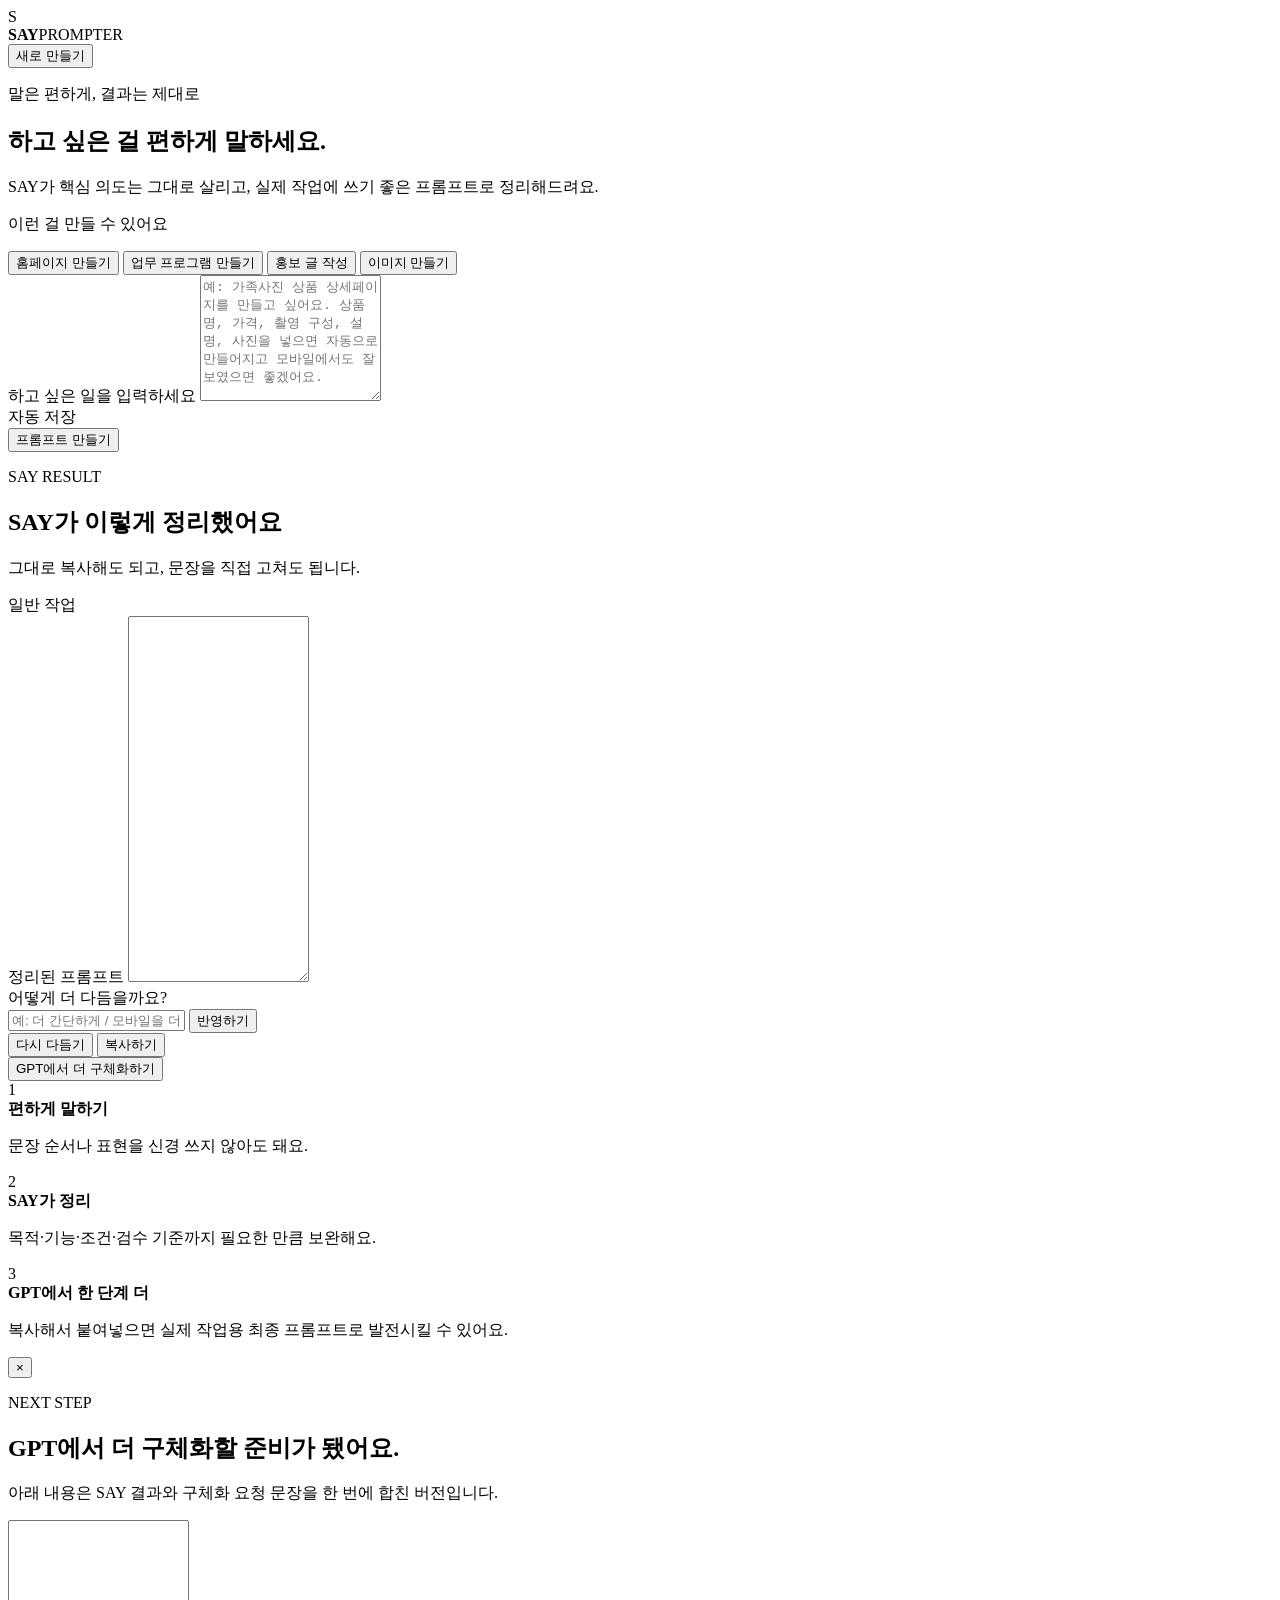
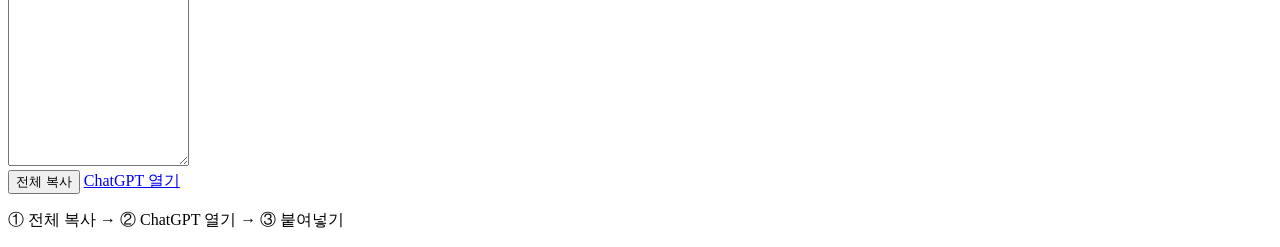
==== say-prompter/index.html @ 119b88af "Deploy SAY PROMPTER page" ====
<!doctype html>
<html lang="ko">
<head>
  <meta charset="utf-8" />
  <meta name="viewport" content="width=device-width, initial-scale=1" />
  <meta name="theme-color" content="#2f6df6" />
  <title>SAY PROMPTER</title>
  <meta name="description" content="하고 싶은 일을 편하게 말하면 실제 작업에 사용할 수 있는 프롬프트로 정리해주는 SAY PROMPTER" />
  <link rel="preconnect" href="https://fonts.googleapis.com">
  <link rel="preconnect" href="https://fonts.gstatic.com" crossorigin>
  <link href="https://fonts.googleapis.com/css2?family=Noto+Sans+KR:wght@400;500;600;700;800&display=swap" rel="stylesheet">
  <link rel="stylesheet" href="styles.css" />
</head>
<body>
  <header class="topbar">
    <div class="brand" aria-label="SAY PROMPTER 홈">
      <div class="brand-mark">S</div>
      <div>
        <strong>SAY</strong><span>PROMPTER</span>
      </div>
    </div>
    <button class="text-button" id="newBtn" type="button">새로 만들기</button>
  </header>

  <main class="page-shell">
    <section class="hero" aria-labelledby="heroTitle">
      <p class="eyebrow">말은 편하게, 결과는 제대로</p>
      <h1 id="heroTitle">하고 싶은 걸 편하게 말하세요.</h1>
      <p class="hero-sub">SAY가 핵심 의도는 그대로 살리고, 실제 작업에 쓰기 좋은 프롬프트로 정리해드려요.</p>
    </section>

    <section class="composer card" aria-label="프롬프트 입력">
      <div class="section-head compact">
        <div>
          <p class="label">이런 걸 만들 수 있어요</p>
          <div class="chips" id="exampleChips">
            <button class="chip" data-example="우리 사진관 홈페이지를 만들고 싶어요. 촬영 종류랑 가격, 사진 몇 장이랑 오시는 길을 보여주고, 모바일에서도 잘 보였으면 좋겠어요.">홈페이지 만들기</button>
            <button class="chip" data-example="고객 예약을 정리하는 프로그램을 만들고 싶어요. 이름, 연락처, 예약 날짜와 시간을 입력하고 오늘 예약을 쉽게 볼 수 있었으면 좋겠어요.">업무 프로그램 만들기</button>
            <button class="chip" data-example="인스타그램에 올릴 홍보 글을 써줘. 너무 광고 같지 않고 친근한 말투였으면 좋겠어. 핵심 혜택은 잘 보이게 해줘.">홍보 글 작성</button>
            <button class="chip" data-example="가족사진 촬영을 홍보하는 이미지를 만들고 싶어. 따뜻하고 자연스러운 분위기, 세로형 인스타 비율, 글자는 최소로 해줘.">이미지 만들기</button>
          </div>
        </div>
      </div>

      <label class="sr-only" for="ideaInput">하고 싶은 일을 입력하세요</label>
      <textarea id="ideaInput" rows="8" placeholder="예: 가족사진 상품 상세페이지를 만들고 싶어요. 상품명, 가격, 촬영 구성, 설명, 사진을 넣으면 자동으로 만들어지고 모바일에서도 잘 보였으면 좋겠어요."></textarea>

      <div class="composer-actions">
        <div class="draft-state" id="draftState" aria-live="polite">자동 저장</div>
        <button class="primary-button" id="makeBtn" type="button">프롬프트 만들기</button>
      </div>
    </section>

    <section class="result card hidden" id="resultSection" aria-labelledby="resultTitle">
      <div class="section-head">
        <div>
          <p class="eyebrow small">SAY RESULT</p>
          <h2 id="resultTitle">SAY가 이렇게 정리했어요</h2>
          <p class="section-sub">그대로 복사해도 되고, 문장을 직접 고쳐도 됩니다.</p>
        </div>
        <span class="type-badge" id="typeBadge">일반 작업</span>
      </div>

      <label class="sr-only" for="resultOutput">정리된 프롬프트</label>
      <textarea id="resultOutput" class="result-output" rows="24"></textarea>

      <div class="refine-panel hidden" id="refinePanel">
        <label for="refineInput">어떻게 더 다듬을까요?</label>
        <div class="refine-row">
          <input id="refineInput" type="text" placeholder="예: 더 간단하게 / 모바일을 더 중요하게 / 초보자 중심으로" />
          <button class="secondary-button" id="applyRefineBtn" type="button">반영하기</button>
        </div>
      </div>

      <div class="result-actions">
        <div class="left-actions">
          <button class="secondary-button" id="refineBtn" type="button">다시 다듬기</button>
          <button class="secondary-button" id="copyBtn" type="button">복사하기</button>
        </div>
        <button class="primary-button compact-btn" id="gptBtn" type="button">GPT에서 더 구체화하기</button>
      </div>
      <div class="action-note" id="actionNote" aria-live="polite"></div>
    </section>

    <section class="how-it-works" aria-label="사용 방법">
      <div class="step"><span>1</span><div><strong>편하게 말하기</strong><p>문장 순서나 표현을 신경 쓰지 않아도 돼요.</p></div></div>
      <div class="step"><span>2</span><div><strong>SAY가 정리</strong><p>목적·기능·조건·검수 기준까지 필요한 만큼 보완해요.</p></div></div>
      <div class="step"><span>3</span><div><strong>GPT에서 한 단계 더</strong><p>복사해서 붙여넣으면 실제 작업용 최종 프롬프트로 발전시킬 수 있어요.</p></div></div>
    </section>
  </main>

  <div class="modal hidden" id="gptModal" role="dialog" aria-modal="true" aria-labelledby="gptModalTitle">
    <div class="modal-card">
      <button class="modal-close" id="modalClose" aria-label="닫기">×</button>
      <p class="eyebrow small">NEXT STEP</p>
      <h2 id="gptModalTitle">GPT에서 더 구체화할 준비가 됐어요.</h2>
      <p>아래 내용은 SAY 결과와 구체화 요청 문장을 한 번에 합친 버전입니다.</p>
      <textarea id="gptCombined" rows="16" readonly></textarea>
      <div class="modal-actions">
        <button class="secondary-button" id="copyCombinedBtn" type="button">전체 복사</button>
        <a class="primary-button link-button" href="https://chatgpt.com/" target="_blank" rel="noopener">ChatGPT 열기</a>
      </div>
      <p class="modal-tip">① 전체 복사 → ② ChatGPT 열기 → ③ 붙여넣기</p>
    </div>
  </div>

  <template id="toastTemplate"><div class="toast"></div></template>
  <script src="app.js"></script>
</body>
</html>
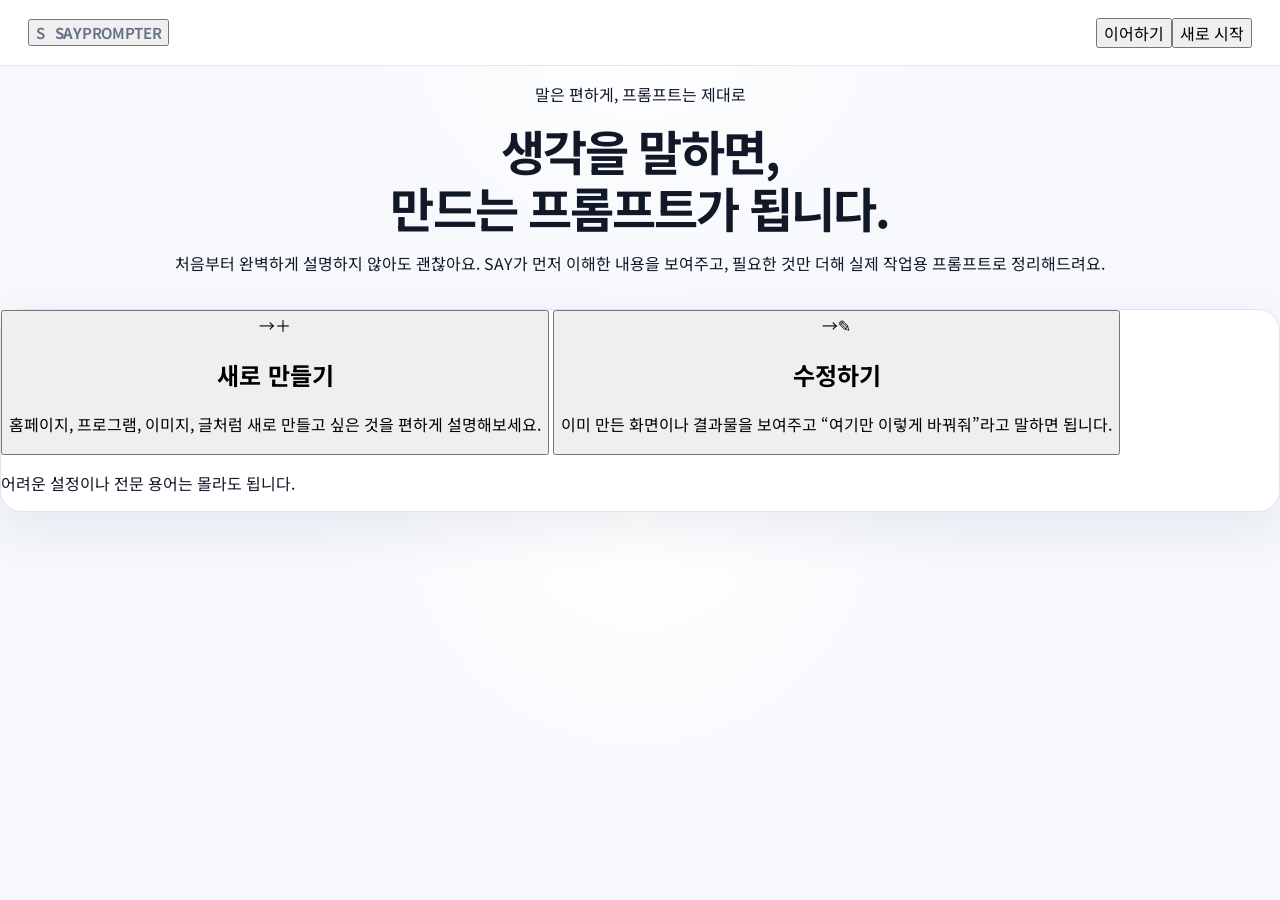
==== commit feb5acd7: "Restore SAY Prompter previous guided flow" ====
--- a/say-prompter/index.html
+++ b/say-prompter/index.html
@@ -1,110 +1,88 @@
 <!doctype html>
 <html lang="ko">
 <head>
-  <meta charset="utf-8" />
-  <meta name="viewport" content="width=device-width, initial-scale=1" />
-  <meta name="theme-color" content="#2f6df6" />
-  <title>SAY PROMPTER</title>
-  <meta name="description" content="하고 싶은 일을 편하게 말하면 실제 작업에 사용할 수 있는 프롬프트로 정리해주는 SAY PROMPTER" />
-  <link rel="preconnect" href="https://fonts.googleapis.com">
-  <link rel="preconnect" href="https://fonts.gstatic.com" crossorigin>
-  <link href="https://fonts.googleapis.com/css2?family=Noto+Sans+KR:wght@400;500;600;700;800&display=swap" rel="stylesheet">
-  <link rel="stylesheet" href="styles.css" />
+<meta charset="utf-8"/>
+<meta content="width=device-width,initial-scale=1,viewport-fit=cover" name="viewport"/>
+<meta content="#ffffff" name="theme-color"/>
+<title>SAY PROMPTER</title>
+<meta content="생각을 편하게 말하면 실제 작업에 사용할 수 있는 프롬프트로 정리해주는 SAY PROMPTER" name="description"/>
+<link href="https://fonts.googleapis.com" rel="preconnect"/>
+<link crossorigin="" href="https://fonts.gstatic.com" rel="preconnect"/>
+<link href="https://fonts.googleapis.com/css2?family=Noto+Sans+KR:wght@400;500;600;700;800&amp;display=swap" rel="stylesheet"/>
+<link href="styles.css" rel="stylesheet"/>
 </head>
 <body>
-  <header class="topbar">
-    <div class="brand" aria-label="SAY PROMPTER 홈">
-      <div class="brand-mark">S</div>
-      <div>
-        <strong>SAY</strong><span>PROMPTER</span>
-      </div>
-    </div>
-    <button class="text-button" id="newBtn" type="button">새로 만들기</button>
-  </header>
-
-  <main class="page-shell">
-    <section class="hero" aria-labelledby="heroTitle">
-      <p class="eyebrow">말은 편하게, 결과는 제대로</p>
-      <h1 id="heroTitle">하고 싶은 걸 편하게 말하세요.</h1>
-      <p class="hero-sub">SAY가 핵심 의도는 그대로 살리고, 실제 작업에 쓰기 좋은 프롬프트로 정리해드려요.</p>
-    </section>
-
-    <section class="composer card" aria-label="프롬프트 입력">
-      <div class="section-head compact">
-        <div>
-          <p class="label">이런 걸 만들 수 있어요</p>
-          <div class="chips" id="exampleChips">
-            <button class="chip" data-example="우리 사진관 홈페이지를 만들고 싶어요. 촬영 종류랑 가격, 사진 몇 장이랑 오시는 길을 보여주고, 모바일에서도 잘 보였으면 좋겠어요.">홈페이지 만들기</button>
-            <button class="chip" data-example="고객 예약을 정리하는 프로그램을 만들고 싶어요. 이름, 연락처, 예약 날짜와 시간을 입력하고 오늘 예약을 쉽게 볼 수 있었으면 좋겠어요.">업무 프로그램 만들기</button>
-            <button class="chip" data-example="인스타그램에 올릴 홍보 글을 써줘. 너무 광고 같지 않고 친근한 말투였으면 좋겠어. 핵심 혜택은 잘 보이게 해줘.">홍보 글 작성</button>
-            <button class="chip" data-example="가족사진 촬영을 홍보하는 이미지를 만들고 싶어. 따뜻하고 자연스러운 분위기, 세로형 인스타 비율, 글자는 최소로 해줘.">이미지 만들기</button>
-          </div>
-        </div>
-      </div>
-
-      <label class="sr-only" for="ideaInput">하고 싶은 일을 입력하세요</label>
-      <textarea id="ideaInput" rows="8" placeholder="예: 가족사진 상품 상세페이지를 만들고 싶어요. 상품명, 가격, 촬영 구성, 설명, 사진을 넣으면 자동으로 만들어지고 모바일에서도 잘 보였으면 좋겠어요."></textarea>
-
-      <div class="composer-actions">
-        <div class="draft-state" id="draftState" aria-live="polite">자동 저장</div>
-        <button class="primary-button" id="makeBtn" type="button">프롬프트 만들기</button>
-      </div>
-    </section>
-
-    <section class="result card hidden" id="resultSection" aria-labelledby="resultTitle">
-      <div class="section-head">
-        <div>
-          <p class="eyebrow small">SAY RESULT</p>
-          <h2 id="resultTitle">SAY가 이렇게 정리했어요</h2>
-          <p class="section-sub">그대로 복사해도 되고, 문장을 직접 고쳐도 됩니다.</p>
-        </div>
-        <span class="type-badge" id="typeBadge">일반 작업</span>
-      </div>
-
-      <label class="sr-only" for="resultOutput">정리된 프롬프트</label>
-      <textarea id="resultOutput" class="result-output" rows="24"></textarea>
-
-      <div class="refine-panel hidden" id="refinePanel">
-        <label for="refineInput">어떻게 더 다듬을까요?</label>
-        <div class="refine-row">
-          <input id="refineInput" type="text" placeholder="예: 더 간단하게 / 모바일을 더 중요하게 / 초보자 중심으로" />
-          <button class="secondary-button" id="applyRefineBtn" type="button">반영하기</button>
-        </div>
-      </div>
-
-      <div class="result-actions">
-        <div class="left-actions">
-          <button class="secondary-button" id="refineBtn" type="button">다시 다듬기</button>
-          <button class="secondary-button" id="copyBtn" type="button">복사하기</button>
-        </div>
-        <button class="primary-button compact-btn" id="gptBtn" type="button">GPT에서 더 구체화하기</button>
-      </div>
-      <div class="action-note" id="actionNote" aria-live="polite"></div>
-    </section>
-
-    <section class="how-it-works" aria-label="사용 방법">
-      <div class="step"><span>1</span><div><strong>편하게 말하기</strong><p>문장 순서나 표현을 신경 쓰지 않아도 돼요.</p></div></div>
-      <div class="step"><span>2</span><div><strong>SAY가 정리</strong><p>목적·기능·조건·검수 기준까지 필요한 만큼 보완해요.</p></div></div>
-      <div class="step"><span>3</span><div><strong>GPT에서 한 단계 더</strong><p>복사해서 붙여넣으면 실제 작업용 최종 프롬프트로 발전시킬 수 있어요.</p></div></div>
-    </section>
-  </main>
-
-  <div class="modal hidden" id="gptModal" role="dialog" aria-modal="true" aria-labelledby="gptModalTitle">
-    <div class="modal-card">
-      <button class="modal-close" id="modalClose" aria-label="닫기">×</button>
-      <p class="eyebrow small">NEXT STEP</p>
-      <h2 id="gptModalTitle">GPT에서 더 구체화할 준비가 됐어요.</h2>
-      <p>아래 내용은 SAY 결과와 구체화 요청 문장을 한 번에 합친 버전입니다.</p>
-      <textarea id="gptCombined" rows="16" readonly></textarea>
-      <div class="modal-actions">
-        <button class="secondary-button" id="copyCombinedBtn" type="button">전체 복사</button>
-        <a class="primary-button link-button" href="https://chatgpt.com/" target="_blank" rel="noopener">ChatGPT 열기</a>
-      </div>
-      <p class="modal-tip">① 전체 복사 → ② ChatGPT 열기 → ③ 붙여넣기</p>
-    </div>
-  </div>
-
-  <template id="toastTemplate"><div class="toast"></div></template>
-  <script src="app.js"></script>
+<header class="topbar">
+<button aria-label="SAY PROMPTER 처음 화면으로" class="brand" id="brandHome">
+<span class="logo">S</span><span class="brand-text"><b>SAY</b><span>PROMPTER</span></span>
+</button>
+<div class="top-actions"><button class="ghost" id="continueDraft">이어하기</button><button class="ghost" id="newTop">새로 시작</button></div>
+</header>
+<main class="shell">
+<section class="hero" id="hero">
+<p class="kicker">말은 편하게, 프롬프트는 제대로</p>
+<h1>생각을 말하면,<br/>만드는 프롬프트가 됩니다.</h1>
+<p>처음부터 완벽하게 설명하지 않아도 괜찮아요. SAY가 먼저 이해한 내용을 보여주고, 필요한 것만 더해 실제 작업용 프롬프트로 정리해드려요.</p>
+</section>
+<section class="card start-card" id="screenHome">
+<div class="start-grid">
+<button class="start-choice" data-mode="create"><span class="arrow">→</span><span class="icon">＋</span><h2>새로 만들기</h2><p>홈페이지, 프로그램, 이미지, 글처럼 새로 만들고 싶은 것을 편하게 설명해보세요.</p></button>
+<button class="start-choice" data-mode="edit"><span class="arrow">→</span><span class="icon">✎</span><h2>수정하기</h2><p>이미 만든 화면이나 결과물을 보여주고 “여기만 이렇게 바꿔줘”라고 말하면 됩니다.</p></button>
+</div>
+<p class="start-foot">어려운 설정이나 전문 용어는 몰라도 됩니다.</p>
+</section>
+<section class="card panel hidden" id="screenMethod">
+<div class="panel-head"><div class="panel-title"><small>STEP 1</small><h2>어떻게 설명할까요?</h2><p>편한 방법 하나만 고르면 됩니다.</p></div><button class="back" data-back="home">← 뒤로</button></div>
+<div class="method-grid">
+<button class="method" data-method="free"><span class="num">1</span><h3>한 번에 말하기</h3><p>생각나는 대로 길게 적으면 SAY가 알아서 정리합니다. 가장 빠른 방법이에요.</p></button>
+<button class="method" data-method="guided"><span class="num">2</span><h3>질문에 답하기</h3><p>무엇을 만들지 막막할 때, 몇 가지 질문에만 답하면서 정리합니다.</p></button>
+<button class="method" data-method="image"><span class="num">3</span><h3>이미지로 설명하기</h3><p>스크린샷이나 참고 이미지를 고르고 바꾸고 싶은 부분을 말합니다.</p></button>
+</div>
+</section>
+<section class="card panel hidden" id="screenInput">
+<div class="progress"><span class="on"></span><span></span><span></span><span></span></div>
+<div class="panel-head"><div class="panel-title"><small>STEP 1</small><h2 id="inputTitle">하고 싶은 걸 편하게 말해주세요.</h2><p id="inputSub">문장 순서나 표현은 신경 쓰지 않아도 됩니다.</p></div><button class="back" data-back="method">← 뒤로</button></div>
+<div id="freeFields">
+<div class="field"><label for="freeText">하고 싶은 일</label><textarea class="big-input" id="freeText" placeholder="예: 가족사진 상품 상세페이지를 만들고 싶어. 상품명, 가격, 촬영 구성, 사진을 넣으면 자동으로 만들어졌으면 좋겠고 모바일에서도 잘 보였으면 좋겠어. 작업하던 내용도 저장됐으면 좋겠어."></textarea></div>
+</div>
+<div class="hidden" id="guidedFields">
+<div class="field"><label for="gGoal">무엇을 만들고 싶나요?</label><input class="input" id="gGoal" placeholder="예: 사진관 홈페이지 제작 도구"/></div>
+<div class="row"><div class="field"><label for="gUser">누가 사용하나요?</label><input class="input" id="gUser" placeholder="예: 웹을 잘 모르는 사진관 사장님"/></div><div class="field"><label for="gResult">결과는 어떻게 받고 싶나요?</label><input class="input" id="gResult" placeholder="예: 링크로 바로 열 수 있게"/></div></div>
+<div class="field"><label for="gMust">꼭 들어가야 할 내용이나 기능은?</label><textarea id="gMust" placeholder="예: 사진 업로드, 가격 입력, 모바일 미리보기, 자동저장" rows="5"></textarea></div>
+<div class="field"><label for="gExtra">특히 중요하거나 싫은 방식이 있나요? <span class="help">선택</span></label><textarea id="gExtra" placeholder="예: 초보자도 설명서 없이 쓸 수 있게. 복잡한 설정은 싫어." rows="4"></textarea></div>
+</div>
+<div class="hidden" id="imageFields">
+<div class="upload"><label for="imageFile"><div class="upload-icon">🖼️</div><b>스크린샷 또는 참고 이미지 선택</b><span>이미지는 이 브라우저 안에서만 확인합니다. GPT에 붙여넣을 때는 같은 이미지를 함께 첨부해주세요.</span></label><input accept="image/*" id="imageFile" type="file"/><div class="hidden" id="filePreview"></div></div>
+<div class="field"><label for="imageText">이미지를 보면서 무엇을 만들거나 바꾸고 싶나요?</label><textarea class="big-input" id="imageText" placeholder="예: 이 화면처럼 왼쪽에는 미리보기, 오른쪽에는 설정을 두고 싶어. 색상과 기존 기능은 그대로 두고 배치와 크기만 비슷하게 맞춰줘."></textarea></div>
+</div>
+<div class="actions"><button class="btn secondary" data-back="method">취소</button><button class="btn primary" id="understandBtn">SAY가 이해한 내용 보기 →</button></div>
+</section>
+<section class="card panel hidden" id="screenUnderstand">
+<div class="progress"><span class="on"></span><span class="on"></span><span></span><span></span></div>
+<div class="panel-head"><div class="panel-title"><small>STEP 2</small><h2>제가 이렇게 이해했어요.</h2><p>맞는지만 확인해주세요. SAY가 원래 의도를 바꾸지 않도록 이 단계를 먼저 거칩니다.</p></div><button class="back" data-back="input">← 뒤로</button></div>
+<div class="understand-box"><h3>현재 이해한 방향</h3><div class="understand-text" id="understandText"></div><details class="verbatim"><summary>내가 처음 말한 내용도 보기</summary><p id="originalText"></p></details></div>
+<div class="field hidden" id="understandEditWrap"><label for="understandEdit">내용을 직접 고쳐도 됩니다.</label><textarea class="edit-understand" id="understandEdit"></textarea></div>
+<div class="actions"><button class="btn secondary" id="skipSuggestion">바로 프롬프트 만들기</button><button class="btn secondary" id="editUnderstanding">내용 수정</button><button class="btn primary" id="confirmUnderstanding">맞아요, 다음 →</button></div>
+</section>
+<section class="card panel hidden" id="screenSuggest">
+<div class="progress"><span class="on"></span><span class="on"></span><span class="on"></span><span></span></div>
+<div class="panel-head"><div class="panel-title"><small>STEP 3</small><h2>이건 같이 넣으면 더 좋아요.</h2><p>필요한 것만 선택해두었어요. 원하지 않는 항목은 체크를 끄면 됩니다.</p></div><button class="back" data-back="understand">← 뒤로</button></div>
+<div class="suggestion-intro">💡 사용자가 말하지 않은 기능을 마음대로 늘리는 게 아니라, 실제 작업에서 빠지기 쉬운 조건만 제안합니다.</div>
+<div class="suggestions" id="suggestions"></div>
+<div class="actions"><button class="btn secondary" id="withoutSuggestions">제안 없이 만들기</button><button class="btn primary" id="withSuggestions">선택한 제안 포함해서 만들기 →</button></div>
+</section>
+<section class="card panel hidden" id="screenFinal">
+<div class="progress"><span class="on"></span><span class="on"></span><span class="on"></span><span class="on"></span></div>
+<div class="panel-head"><div class="panel-title"><small>완성</small><h2>실제 작업에 사용할 프롬프트예요.</h2><p>그대로 써도 되고, 아래에서 직접 고치거나 이어서 수정할 수 있어요.</p></div><button class="back" data-back="suggest">← 이전</button></div>
+<div class="final-top"><div aria-label="프롬프트 자세함 선택" class="segmented"><button data-level="short">짧게</button><button class="on" data-level="basic">기본</button><button data-level="precise">정밀하게</button></div><span style="color:#98a2b3;font-size:12px">자동 저장됨</span></div>
+<label class="sr-only" for="finalOutput">완성 프롬프트</label><textarea class="final-output" id="finalOutput"></textarea>
+<div class="continue-box"><label for="continueInput">이어 수정하기 <span class="help">예: 모바일을 더 중요하게 / 기존 기능은 절대 건드리지 않게</span></label><div class="continue-row"><input id="continueInput" placeholder="추가하고 싶은 내용을 편하게 적어주세요"/><button class="btn secondary" id="applyContinue">반영하기</button></div></div>
+<div class="final-actions"><div class="group"><button class="btn secondary" id="copyFinal">복사하기</button><button class="btn secondary" id="restartFinal">새로 만들기</button></div><button class="btn primary" id="gptFinal">GPT에서 더 구체화하기</button></div>
+<div class="note"><strong>추천 사용법</strong> · SAY에서 핵심 요구사항을 먼저 잡고, 마지막에 GPT에서 한 번 더 구체화하면 기능 누락과 애매한 지시를 줄이기 좋습니다.</div>
+<div class="save-state" id="savedAt"></div>
+</section>
+</main>
+<div aria-labelledby="gptTitle" aria-modal="true" class="modal hidden" id="gptModal" role="dialog"><div class="modal-card"><button aria-label="닫기" class="close" id="closeModal">×</button><h2 id="gptTitle">GPT에서 한 단계 더 구체화하기</h2><p>현재 SAY 프롬프트 뒤에 구체화 요청까지 붙였습니다. 전체 복사한 뒤 ChatGPT에 붙여넣으면 됩니다.</p><textarea id="gptText" readonly></textarea><div class="modal-actions"><button class="btn secondary" id="copyGpt">전체 복사</button><a class="btn primary" href="https://chatgpt.com/" rel="noopener" target="_blank">ChatGPT 열기</a></div></div></div>
+<script src="app.js"></script>
 </body>
-</html>
+</html>
--- a/say-prompter/styles.css
+++ b/say-prompter/styles.css
@@ -0,0 +1,167 @@
+:root {
+  --bg: #f6f8fc;
+  --surface: #ffffff;
+  --surface-soft: #f9fbff;
+  --line: #dfe5ef;
+  --line-strong: #cbd7ec;
+  --text: #111827;
+  --muted: #667085;
+  --accent: #2f6df6;
+  --accent-hover: #215bd7;
+  --accent-soft: #eef4ff;
+  --shadow: 0 18px 50px rgba(26, 54, 93, 0.08);
+  --radius: 22px;
+}
+
+* { box-sizing: border-box; }
+html { scroll-behavior: smooth; }
+body {
+  margin: 0;
+  font-family: "Noto Sans KR", system-ui, -apple-system, BlinkMacSystemFont, "Segoe UI", sans-serif;
+  background: radial-gradient(circle at top, #ffffff 0%, var(--bg) 40%, var(--bg) 100%);
+  color: var(--text);
+}
+button, input, textarea { font: inherit; }
+button { cursor: pointer; }
+textarea { resize: vertical; }
+.hidden { display: none !important; }
+.sr-only { position: absolute; width: 1px; height: 1px; padding: 0; margin: -1px; overflow: hidden; clip: rect(0,0,0,0); border: 0; }
+
+.topbar {
+  position: sticky;
+  top: 0;
+  z-index: 20;
+  height: 66px;
+  display: flex;
+  align-items: center;
+  justify-content: space-between;
+  padding: 0 28px;
+  background: rgba(255,255,255,.92);
+  border-bottom: 1px solid rgba(223,229,239,.9);
+  backdrop-filter: blur(10px);
+}
+.brand { display: flex; align-items: center; gap: 10px; font-size: 15px; letter-spacing: -.02em; }
+.brand strong { margin-right: 4px; font-weight: 800; }
+.brand span { color: var(--muted); font-weight: 600; }
+.brand-mark {
+  width: 34px; height: 34px; border-radius: 11px;
+  display: grid; place-items: center;
+  color: #fff; background: var(--accent); font-weight: 800;
+  box-shadow: 0 8px 20px rgba(47,109,246,.22);
+}
+.text-button { border: 0; background: transparent; color: var(--muted); font-weight: 600; padding: 10px 12px; border-radius: 10px; }
+.text-button:hover { background: #f2f5fa; color: var(--text); }
+
+.page-shell { width: min(940px, calc(100% - 32px)); margin: 0 auto; padding: 70px 0 80px; }
+.hero { text-align: center; margin-bottom: 34px; }
+.eyebrow { color: var(--accent); font-weight: 800; font-size: 13px; letter-spacing: .08em; text-transform: uppercase; margin: 0 0 10px; }
+.eyebrow.small { font-size: 11px; margin-bottom: 7px; }
+.hero h1 { margin: 0; font-size: clamp(32px, 5vw, 48px); line-height: 1.18; letter-spacing: -.04em; }
+.hero-sub { margin: 14px auto 0; color: var(--muted); font-size: 17px; line-height: 1.7; max-width: 680px; }
+
+.card { background: var(--surface); border: 1px solid var(--line); border-radius: var(--radius); box-shadow: var(--shadow); }
+.composer { padding: 26px; }
+.label { margin: 0 0 11px; font-weight: 700; font-size: 14px; color: #475467; }
+.chips { display: flex; gap: 9px; flex-wrap: wrap; margin-bottom: 16px; }
+.chip { border: 1px solid var(--line-strong); color: #475467; background: #fff; border-radius: 999px; padding: 9px 14px; font-size: 14px; }
+.chip:hover { border-color: var(--accent); color: var(--accent); background: var(--accent-soft); }
+#ideaInput, .result-output, #gptCombined {
+  width: 100%;
+  border: 1.5px solid var(--line-strong);
+  border-radius: 16px;
+  padding: 18px 20px;
+  color: var(--text);
+  background: #fff;
+  line-height: 1.75;
+  outline: none;
+  transition: .18s ease;
+}
+#ideaInput { min-height: 210px; font-size: 16px; }
+#ideaInput:focus, .result-output:focus, #gptCombined:focus, #refineInput:focus { border-color: var(--accent); box-shadow: 0 0 0 4px rgba(47,109,246,.10); }
+.composer-actions { display: flex; align-items: center; justify-content: space-between; gap: 16px; margin-top: 16px; }
+.draft-state { font-size: 13px; color: #98a2b3; min-height: 20px; }
+
+.primary-button, .secondary-button {
+  border-radius: 12px;
+  min-height: 48px;
+  padding: 0 18px;
+  font-weight: 800;
+  border: 1px solid transparent;
+  display: inline-flex;
+  align-items: center;
+  justify-content: center;
+  text-decoration: none;
+  transition: .18s ease;
+}
+.primary-button { background: var(--accent); color: #fff; box-shadow: 0 10px 24px rgba(47,109,246,.18); }
+.primary-button:hover { background: var(--accent-hover); transform: translateY(-1px); }
+.secondary-button { background: #fff; color: #344054; border-color: var(--line-strong); }
+.secondary-button:hover { border-color: #aabbd7; background: #f9fbff; }
+#makeBtn { min-width: 220px; }
+.compact-btn { min-width: 205px; }
+
+.result { margin-top: 28px; padding: 28px; border-color: #cbdcff; }
+.section-head { display: flex; align-items: flex-start; justify-content: space-between; gap: 16px; margin-bottom: 16px; }
+.section-head.compact { margin-bottom: 4px; }
+.section-head h2 { margin: 0; font-size: 24px; letter-spacing: -.025em; }
+.section-sub { margin: 7px 0 0; color: var(--muted); font-size: 14px; }
+.type-badge { flex: 0 0 auto; background: var(--accent-soft); color: var(--accent); border: 1px solid #d5e2ff; border-radius: 999px; padding: 7px 11px; font-size: 12px; font-weight: 800; }
+.result-output { min-height: 460px; background: #fbfcff; border-color: #e2e8f0; font-size: 15px; }
+.result-actions { display: flex; justify-content: space-between; align-items: center; gap: 12px; margin-top: 16px; }
+.left-actions { display: flex; gap: 10px; flex-wrap: wrap; }
+.action-note { min-height: 22px; margin-top: 10px; color: #4b5563; font-size: 13px; }
+
+.refine-panel { background: var(--surface-soft); border: 1px solid var(--line); border-radius: 14px; padding: 16px; margin-top: 14px; }
+.refine-panel label { display: block; font-size: 13px; font-weight: 700; margin-bottom: 9px; }
+.refine-row { display: flex; gap: 10px; }
+#refineInput { flex: 1; border: 1px solid var(--line-strong); border-radius: 11px; padding: 0 14px; min-height: 46px; outline: none; }
+
+.how-it-works { margin-top: 34px; display: grid; grid-template-columns: repeat(3, 1fr); gap: 14px; }
+.step { display: flex; gap: 13px; padding: 18px; border-radius: 16px; border: 1px solid var(--line); background: rgba(255,255,255,.76); }
+.step > span { width: 28px; height: 28px; flex: 0 0 28px; display: grid; place-items: center; border-radius: 9px; background: var(--accent-soft); color: var(--accent); font-size: 13px; font-weight: 800; }
+.step strong { display: block; font-size: 14px; }
+.step p { margin: 5px 0 0; font-size: 12px; color: var(--muted); line-height: 1.55; }
+
+.modal { position: fixed; inset: 0; z-index: 100; display: grid; place-items: center; padding: 20px; background: rgba(15,23,42,.46); backdrop-filter: blur(4px); }
+.modal-card { position: relative; width: min(760px, 100%); max-height: 90vh; overflow: auto; background: #fff; border-radius: 22px; padding: 28px; box-shadow: 0 24px 80px rgba(15,23,42,.25); }
+.modal-card h2 { margin: 0 0 8px; font-size: 24px; }
+.modal-card > p:not(.eyebrow):not(.modal-tip) { margin: 0 0 16px; color: var(--muted); }
+.modal-close { position: absolute; right: 16px; top: 13px; border: 0; background: transparent; color: #667085; font-size: 26px; padding: 8px; }
+#gptCombined { min-height: 330px; background: #fbfcff; font-size: 14px; }
+.modal-actions { display: flex; justify-content: flex-end; gap: 10px; margin-top: 14px; }
+.link-button { min-height: 48px; }
+.modal-tip { text-align: right; color: #98a2b3; font-size: 12px; margin: 9px 0 0; }
+.toast { position: fixed; left: 50%; bottom: 28px; transform: translateX(-50%); background: #111827; color: white; padding: 11px 16px; border-radius: 999px; font-size: 13px; box-shadow: 0 10px 30px rgba(0,0,0,.18); z-index: 200; animation: toastIn .22s ease; }
+@keyframes toastIn { from { opacity: 0; transform: translate(-50%, 8px); } to { opacity: 1; transform: translate(-50%, 0); } }
+
+@media (max-width: 760px) {
+  .topbar { padding: 0 16px; height: 60px; }
+  .page-shell { width: min(100% - 22px, 940px); padding: 42px 0 56px; }
+  .hero { margin-bottom: 24px; padding: 0 4px; }
+  .hero h1 { font-size: 31px; }
+  .hero-sub { font-size: 15px; }
+  .composer, .result { padding: 18px; border-radius: 18px; }
+  .chips { display: grid; grid-template-columns: 1fr 1fr; }
+  .chip { text-align: center; padding: 9px 8px; font-size: 13px; }
+  #ideaInput { min-height: 190px; padding: 15px 16px; }
+  .composer-actions { flex-direction: column-reverse; align-items: stretch; }
+  #makeBtn { width: 100%; }
+  .draft-state { text-align: right; }
+  .section-head { flex-direction: column; }
+  .result-output { min-height: 520px; padding: 15px 16px; }
+  .result-actions { flex-direction: column; align-items: stretch; }
+  .left-actions { display: grid; grid-template-columns: 1fr 1fr; }
+  .compact-btn { width: 100%; }
+  .refine-row { flex-direction: column; }
+  .how-it-works { grid-template-columns: 1fr; }
+  .modal-card { padding: 22px 18px 18px; border-radius: 18px; }
+  .modal-actions { flex-direction: column-reverse; }
+  .modal-actions > * { width: 100%; }
+  .modal-tip { text-align: center; }
+}
+
+@media (max-width: 420px) {
+  .brand span { display: none; }
+  .chips { grid-template-columns: 1fr; }
+  .left-actions { grid-template-columns: 1fr; }
+}
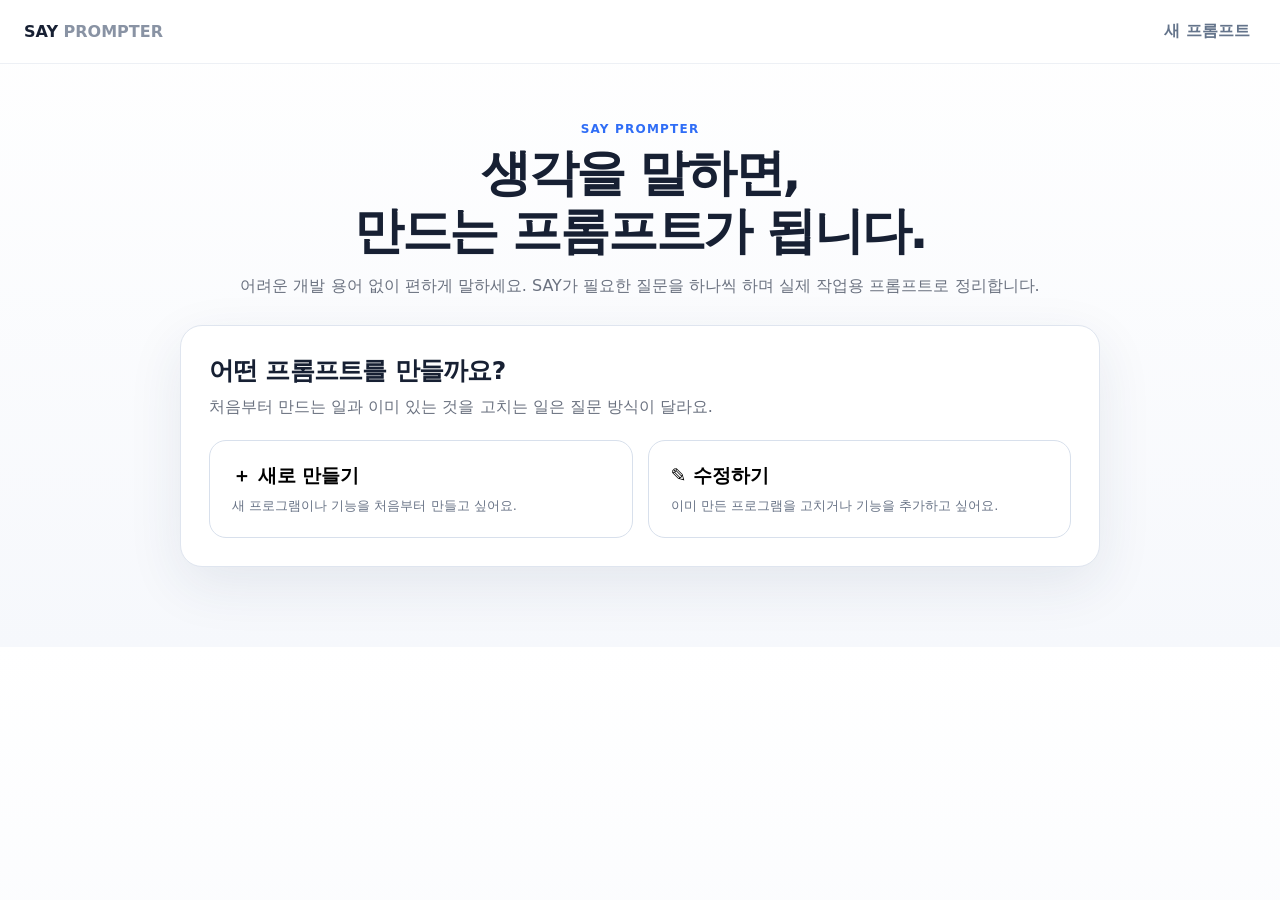
==== commit 37694f24: "Restore original SAY Prompter guided question flow" ====
--- a/say-prompter/index.html
+++ b/say-prompter/index.html
@@ -1,88 +1,56 @@
 <!doctype html>
 <html lang="ko">
 <head>
-<meta charset="utf-8"/>
-<meta content="width=device-width,initial-scale=1,viewport-fit=cover" name="viewport"/>
-<meta content="#ffffff" name="theme-color"/>
+<meta charset="utf-8"><meta name="viewport" content="width=device-width,initial-scale=1"><meta name="theme-color" content="#2f6df6">
 <title>SAY PROMPTER</title>
-<meta content="생각을 편하게 말하면 실제 작업에 사용할 수 있는 프롬프트로 정리해주는 SAY PROMPTER" name="description"/>
-<link href="https://fonts.googleapis.com" rel="preconnect"/>
-<link crossorigin="" href="https://fonts.gstatic.com" rel="preconnect"/>
-<link href="https://fonts.googleapis.com/css2?family=Noto+Sans+KR:wght@400;500;600;700;800&amp;display=swap" rel="stylesheet"/>
-<link href="styles.css" rel="stylesheet"/>
-</head>
-<body>
-<header class="topbar">
-<button aria-label="SAY PROMPTER 처음 화면으로" class="brand" id="brandHome">
-<span class="logo">S</span><span class="brand-text"><b>SAY</b><span>PROMPTER</span></span>
-</button>
-<div class="top-actions"><button class="ghost" id="continueDraft">이어하기</button><button class="ghost" id="newTop">새로 시작</button></div>
-</header>
-<main class="shell">
-<section class="hero" id="hero">
-<p class="kicker">말은 편하게, 프롬프트는 제대로</p>
-<h1>생각을 말하면,<br/>만드는 프롬프트가 됩니다.</h1>
-<p>처음부터 완벽하게 설명하지 않아도 괜찮아요. SAY가 먼저 이해한 내용을 보여주고, 필요한 것만 더해 실제 작업용 프롬프트로 정리해드려요.</p>
-</section>
-<section class="card start-card" id="screenHome">
-<div class="start-grid">
-<button class="start-choice" data-mode="create"><span class="arrow">→</span><span class="icon">＋</span><h2>새로 만들기</h2><p>홈페이지, 프로그램, 이미지, 글처럼 새로 만들고 싶은 것을 편하게 설명해보세요.</p></button>
-<button class="start-choice" data-mode="edit"><span class="arrow">→</span><span class="icon">✎</span><h2>수정하기</h2><p>이미 만든 화면이나 결과물을 보여주고 “여기만 이렇게 바꿔줘”라고 말하면 됩니다.</p></button>
-</div>
-<p class="start-foot">어려운 설정이나 전문 용어는 몰라도 됩니다.</p>
-</section>
-<section class="card panel hidden" id="screenMethod">
-<div class="panel-head"><div class="panel-title"><small>STEP 1</small><h2>어떻게 설명할까요?</h2><p>편한 방법 하나만 고르면 됩니다.</p></div><button class="back" data-back="home">← 뒤로</button></div>
-<div class="method-grid">
-<button class="method" data-method="free"><span class="num">1</span><h3>한 번에 말하기</h3><p>생각나는 대로 길게 적으면 SAY가 알아서 정리합니다. 가장 빠른 방법이에요.</p></button>
-<button class="method" data-method="guided"><span class="num">2</span><h3>질문에 답하기</h3><p>무엇을 만들지 막막할 때, 몇 가지 질문에만 답하면서 정리합니다.</p></button>
-<button class="method" data-method="image"><span class="num">3</span><h3>이미지로 설명하기</h3><p>스크린샷이나 참고 이미지를 고르고 바꾸고 싶은 부분을 말합니다.</p></button>
-</div>
-</section>
-<section class="card panel hidden" id="screenInput">
-<div class="progress"><span class="on"></span><span></span><span></span><span></span></div>
-<div class="panel-head"><div class="panel-title"><small>STEP 1</small><h2 id="inputTitle">하고 싶은 걸 편하게 말해주세요.</h2><p id="inputSub">문장 순서나 표현은 신경 쓰지 않아도 됩니다.</p></div><button class="back" data-back="method">← 뒤로</button></div>
-<div id="freeFields">
-<div class="field"><label for="freeText">하고 싶은 일</label><textarea class="big-input" id="freeText" placeholder="예: 가족사진 상품 상세페이지를 만들고 싶어. 상품명, 가격, 촬영 구성, 사진을 넣으면 자동으로 만들어졌으면 좋겠고 모바일에서도 잘 보였으면 좋겠어. 작업하던 내용도 저장됐으면 좋겠어."></textarea></div>
-</div>
-<div class="hidden" id="guidedFields">
-<div class="field"><label for="gGoal">무엇을 만들고 싶나요?</label><input class="input" id="gGoal" placeholder="예: 사진관 홈페이지 제작 도구"/></div>
-<div class="row"><div class="field"><label for="gUser">누가 사용하나요?</label><input class="input" id="gUser" placeholder="예: 웹을 잘 모르는 사진관 사장님"/></div><div class="field"><label for="gResult">결과는 어떻게 받고 싶나요?</label><input class="input" id="gResult" placeholder="예: 링크로 바로 열 수 있게"/></div></div>
-<div class="field"><label for="gMust">꼭 들어가야 할 내용이나 기능은?</label><textarea id="gMust" placeholder="예: 사진 업로드, 가격 입력, 모바일 미리보기, 자동저장" rows="5"></textarea></div>
-<div class="field"><label for="gExtra">특히 중요하거나 싫은 방식이 있나요? <span class="help">선택</span></label><textarea id="gExtra" placeholder="예: 초보자도 설명서 없이 쓸 수 있게. 복잡한 설정은 싫어." rows="4"></textarea></div>
-</div>
-<div class="hidden" id="imageFields">
-<div class="upload"><label for="imageFile"><div class="upload-icon">🖼️</div><b>스크린샷 또는 참고 이미지 선택</b><span>이미지는 이 브라우저 안에서만 확인합니다. GPT에 붙여넣을 때는 같은 이미지를 함께 첨부해주세요.</span></label><input accept="image/*" id="imageFile" type="file"/><div class="hidden" id="filePreview"></div></div>
-<div class="field"><label for="imageText">이미지를 보면서 무엇을 만들거나 바꾸고 싶나요?</label><textarea class="big-input" id="imageText" placeholder="예: 이 화면처럼 왼쪽에는 미리보기, 오른쪽에는 설정을 두고 싶어. 색상과 기존 기능은 그대로 두고 배치와 크기만 비슷하게 맞춰줘."></textarea></div>
-</div>
-<div class="actions"><button class="btn secondary" data-back="method">취소</button><button class="btn primary" id="understandBtn">SAY가 이해한 내용 보기 →</button></div>
-</section>
-<section class="card panel hidden" id="screenUnderstand">
-<div class="progress"><span class="on"></span><span class="on"></span><span></span><span></span></div>
-<div class="panel-head"><div class="panel-title"><small>STEP 2</small><h2>제가 이렇게 이해했어요.</h2><p>맞는지만 확인해주세요. SAY가 원래 의도를 바꾸지 않도록 이 단계를 먼저 거칩니다.</p></div><button class="back" data-back="input">← 뒤로</button></div>
-<div class="understand-box"><h3>현재 이해한 방향</h3><div class="understand-text" id="understandText"></div><details class="verbatim"><summary>내가 처음 말한 내용도 보기</summary><p id="originalText"></p></details></div>
-<div class="field hidden" id="understandEditWrap"><label for="understandEdit">내용을 직접 고쳐도 됩니다.</label><textarea class="edit-understand" id="understandEdit"></textarea></div>
-<div class="actions"><button class="btn secondary" id="skipSuggestion">바로 프롬프트 만들기</button><button class="btn secondary" id="editUnderstanding">내용 수정</button><button class="btn primary" id="confirmUnderstanding">맞아요, 다음 →</button></div>
-</section>
-<section class="card panel hidden" id="screenSuggest">
-<div class="progress"><span class="on"></span><span class="on"></span><span class="on"></span><span></span></div>
-<div class="panel-head"><div class="panel-title"><small>STEP 3</small><h2>이건 같이 넣으면 더 좋아요.</h2><p>필요한 것만 선택해두었어요. 원하지 않는 항목은 체크를 끄면 됩니다.</p></div><button class="back" data-back="understand">← 뒤로</button></div>
-<div class="suggestion-intro">💡 사용자가 말하지 않은 기능을 마음대로 늘리는 게 아니라, 실제 작업에서 빠지기 쉬운 조건만 제안합니다.</div>
-<div class="suggestions" id="suggestions"></div>
-<div class="actions"><button class="btn secondary" id="withoutSuggestions">제안 없이 만들기</button><button class="btn primary" id="withSuggestions">선택한 제안 포함해서 만들기 →</button></div>
-</section>
-<section class="card panel hidden" id="screenFinal">
-<div class="progress"><span class="on"></span><span class="on"></span><span class="on"></span><span class="on"></span></div>
-<div class="panel-head"><div class="panel-title"><small>완성</small><h2>실제 작업에 사용할 프롬프트예요.</h2><p>그대로 써도 되고, 아래에서 직접 고치거나 이어서 수정할 수 있어요.</p></div><button class="back" data-back="suggest">← 이전</button></div>
-<div class="final-top"><div aria-label="프롬프트 자세함 선택" class="segmented"><button data-level="short">짧게</button><button class="on" data-level="basic">기본</button><button data-level="precise">정밀하게</button></div><span style="color:#98a2b3;font-size:12px">자동 저장됨</span></div>
-<label class="sr-only" for="finalOutput">완성 프롬프트</label><textarea class="final-output" id="finalOutput"></textarea>
-<div class="continue-box"><label for="continueInput">이어 수정하기 <span class="help">예: 모바일을 더 중요하게 / 기존 기능은 절대 건드리지 않게</span></label><div class="continue-row"><input id="continueInput" placeholder="추가하고 싶은 내용을 편하게 적어주세요"/><button class="btn secondary" id="applyContinue">반영하기</button></div></div>
-<div class="final-actions"><div class="group"><button class="btn secondary" id="copyFinal">복사하기</button><button class="btn secondary" id="restartFinal">새로 만들기</button></div><button class="btn primary" id="gptFinal">GPT에서 더 구체화하기</button></div>
-<div class="note"><strong>추천 사용법</strong> · SAY에서 핵심 요구사항을 먼저 잡고, 마지막에 GPT에서 한 번 더 구체화하면 기능 누락과 애매한 지시를 줄이기 좋습니다.</div>
-<div class="save-state" id="savedAt"></div>
-</section>
-</main>
-<div aria-labelledby="gptTitle" aria-modal="true" class="modal hidden" id="gptModal" role="dialog"><div class="modal-card"><button aria-label="닫기" class="close" id="closeModal">×</button><h2 id="gptTitle">GPT에서 한 단계 더 구체화하기</h2><p>현재 SAY 프롬프트 뒤에 구체화 요청까지 붙였습니다. 전체 복사한 뒤 ChatGPT에 붙여넣으면 됩니다.</p><textarea id="gptText" readonly></textarea><div class="modal-actions"><button class="btn secondary" id="copyGpt">전체 복사</button><a class="btn primary" href="https://chatgpt.com/" rel="noopener" target="_blank">ChatGPT 열기</a></div></div></div>
-<script src="app.js"></script>
-</body>
-</html>+<style>
+:root{--b:#2f6df6;--bs:#eef4ff;--t:#172033;--m:#6b7280;--l:#dfe5ef;--bg:#f6f8fc}*{box-sizing:border-box}body{margin:0;font-family:system-ui,-apple-system,"Noto Sans KR",sans-serif;color:var(--t);background:linear-gradient(#fff,var(--bg))}button,input,textarea{font:inherit}button{cursor:pointer}.hide{display:none!important}.top{height:64px;padding:0 24px;border-bottom:1px solid #edf0f5;background:#fff;display:flex;align-items:center;justify-content:space-between;position:sticky;top:0;z-index:10}.brand{font-weight:900}.brand span{color:#8993a4;font-weight:650}.top button{border:0;background:transparent;color:#64748b;font-weight:700}.wrap{width:min(920px,calc(100% - 28px));margin:auto;padding:54px 0 80px}.hero{text-align:center;margin-bottom:28px}.hero b{font-size:12px;color:var(--b);letter-spacing:.1em}.hero h1{font-size:clamp(34px,5vw,50px);line-height:1.15;letter-spacing:-.045em;margin:8px 0 12px}.hero p{color:var(--m);font-size:16px}.card{background:#fff;border:1px solid var(--l);border-radius:22px;box-shadow:0 18px 55px rgba(30,50,85,.09);padding:28px}.title{margin:0;font-size:25px;letter-spacing:-.03em}.sub{margin:7px 0 0;color:var(--m);line-height:1.6}.grid2{display:grid;grid-template-columns:1fr 1fr;gap:15px;margin-top:20px}.choice,.method{border:1.5px solid #d8e0ec;background:#fff;border-radius:17px;text-align:left;padding:22px;transition:.15s}.choice:hover,.method:hover{border-color:var(--b);background:#fbfdff}.choice strong,.method strong{display:block;font-size:19px}.choice span,.method span{display:block;color:#687386;margin-top:7px;line-height:1.5;font-size:13px}.methods{display:grid;grid-template-columns:repeat(3,1fr);gap:12px;margin-top:20px}.method strong{font-size:16px}.back{border:0;background:transparent;color:#64748b;font-weight:700}.head{display:flex;align-items:flex-start;justify-content:space-between;gap:16px}.progress{height:7px;border-radius:99px;background:#e8edf5;overflow:hidden;margin-bottom:20px}.progress>i{display:block;height:100%;background:var(--b);transition:.2s}.label{display:block;font-weight:800;margin:20px 0 9px}textarea,input[type=text]{width:100%;border:1.5px solid #d7deea;border-radius:14px;outline:none;background:#fff;color:var(--t)}textarea{min-height:190px;padding:16px;line-height:1.7;resize:vertical}input[type=text]{height:48px;padding:0 14px}textarea:focus,input:focus{border-color:var(--b);box-shadow:0 0 0 4px rgba(47,109,246,.09)}.actions{display:flex;justify-content:space-between;align-items:center;gap:10px;margin-top:18px;flex-wrap:wrap}.group{display:flex;gap:9px;flex-wrap:wrap}.btn{min-height:46px;padding:0 17px;border:1px solid #d4dce8;border-radius:12px;background:#fff;color:#344054;font-weight:800}.btn.primary{background:var(--b);border-color:var(--b);color:#fff}.btn.soft{background:var(--bs);border-color:#d8e5ff;color:#2459c8}.qbox{margin-top:18px;border:1px solid #e0e6ef;border-radius:18px;background:#fbfcff;padding:22px}.qnum{font-size:12px;color:var(--b);font-weight:900}.qtext{font-size:22px;font-weight:850;margin:6px 0 13px}.quick{display:flex;gap:8px;flex-wrap:wrap;margin:10px 0}.quick button{border:1px solid #d4ddea;background:#fff;border-radius:999px;padding:9px 13px;font-weight:750;color:#3d4a5f}.quick button:hover,.quick button.on{border-color:var(--b);background:var(--bs);color:var(--b)}.hint{font-size:13px;color:#8691a3}.summary{margin-top:18px;border:1px solid #e1e7f0;border-radius:16px;background:#fbfcff;padding:19px;line-height:1.75}.summary h3{margin:0 0 8px}.summary ul{margin:0;padding-left:20px}.suggest{display:grid;grid-template-columns:1fr 1fr;gap:9px;margin-top:15px}.check{display:flex;gap:9px;border:1px solid #e0e6ef;border-radius:13px;padding:12px}.check input{accent-color:var(--b)}.check strong{display:block;font-size:14px}.check span{display:block;color:#7c8798;font-size:12px;margin-top:3px}.warn{margin-top:14px;padding:13px;border-radius:13px;border:1px solid #f0d394;background:#fff8e8;color:#7a4e00;font-size:13px;line-height:1.6}.upload{margin-top:15px;border:2px dashed #ccd6e5;border-radius:16px;padding:24px;text-align:center;background:#fbfcff}.upload input{display:block;margin:12px auto 0}.thumbs{display:grid;grid-template-columns:repeat(4,1fr);gap:9px;margin-top:12px}.thumb{position:relative;aspect-ratio:1.25;overflow:hidden;border-radius:10px;background:#eef2f7}.thumb img{width:100%;height:100%;object-fit:cover}.thumb button{position:absolute;right:5px;top:5px;border:0;border-radius:50%;background:#1f2937cc;color:#fff;width:26px;height:26px}.levels{display:flex;gap:8px;flex-wrap:wrap;margin:14px 0}.levels button{border:1px solid #d4ddea;background:#fff;border-radius:999px;padding:9px 14px;font-weight:800}.levels button.on{border-color:var(--b);background:var(--bs);color:var(--b)}#result{min-height:520px}.compare{display:grid;grid-template-columns:1fr 1fr;gap:10px;margin-top:14px}.compare>div{border:1px solid #e1e6ee;border-radius:13px;padding:14px}.compare h4{margin:0 0 7px}.compare p{margin:0;color:#667085;font-size:13px;line-height:1.6}.save{font-size:12px;color:#98a2b3}.toast{position:fixed;left:50%;bottom:25px;transform:translateX(-50%);background:#172033;color:white;border-radius:999px;padding:10px 15px;font-size:13px;z-index:50}@media(max-width:720px){.top{padding:0 14px}.wrap{padding-top:38px}.card{padding:19px}.grid2,.methods,.suggest,.compare{grid-template-columns:1fr}.qtext{font-size:20px}.thumbs{grid-template-columns:repeat(2,1fr)}.actions,.group{align-items:stretch}.group{width:100%}.group .btn{flex:1}}
+</style>
+</head><body>
+<header class="top"><div class="brand">SAY <span>PROMPTER</span></div><button id="resetTop">새 프롬프트</button></header>
+<main class="wrap">
+<section class="hero"><b>SAY PROMPTER</b><h1>생각을 말하면,<br>만드는 프롬프트가 됩니다.</h1><p>어려운 개발 용어 없이 편하게 말하세요. SAY가 필요한 질문을 하나씩 하며 실제 작업용 프롬프트로 정리합니다.</p></section>
+<section class="card" id="home"><h2 class="title">어떤 프롬프트를 만들까요?</h2><p class="sub">처음부터 만드는 일과 이미 있는 것을 고치는 일은 질문 방식이 달라요.</p><div class="grid2"><button class="choice" id="create"><strong>＋ 새로 만들기</strong><span>새 프로그램이나 기능을 처음부터 만들고 싶어요.</span></button><button class="choice" id="edit"><strong>✎ 수정하기</strong><span>이미 만든 프로그램을 고치거나 기능을 추가하고 싶어요.</span></button></div></section>
+<section class="card hide" id="method"><div class="head"><div><h2 class="title">어떻게 설명할까요?</h2><p class="sub">편한 방법으로 시작하세요. 질문 방식은 초보자에게 특히 좋아요.</p></div><button class="back" data-go="home">← 뒤로</button></div><div class="methods"><button class="method" data-start="talk"><strong>한 번에 말하기</strong><span>생각나는 대로 길게 적으면 정리합니다.</span></button><button class="method" data-start="questions"><strong>질문에 답하기</strong><span>쉬운 질문을 하나씩 보여드립니다.</span></button><button class="method" data-start="image"><strong>이미지로 설명하기</strong><span>캡처나 참고 이미지와 설명을 함께 사용합니다.</span></button></div></section>
+<section class="card hide" id="talk"><div class="progress"><i style="width:25%"></i></div><div class="head"><div><h2 class="title">만들고 싶은 것을 편하게 적어주세요.</h2><p class="sub">완벽하게 설명하지 않아도 됩니다. 필요한 내용은 뒤에서 질문할게요.</p></div><button class="back" data-go="method">← 뒤로</button></div><label class="label">하고 싶은 일</label><textarea id="talkText" placeholder="예: 가족사진 상세페이지 제작 도구를 만들고 싶어. 사진과 가격을 넣으면 자동으로 만들어지고 모바일에서도 잘 보였으면 좋겠어."></textarea><div class="actions"><span class="save">자동 저장</span><button class="btn primary" id="talkNext">필요한 질문 이어가기 →</button></div></section>
+<section class="card hide" id="image"><div class="progress"><i style="width:25%"></i></div><div class="head"><div><h2 class="title">이미지로 설명해주세요.</h2><p class="sub">화면 캡처, 오류 화면, 메모, 참고 이미지를 여러 장 올릴 수 있어요.</p></div><button class="back" data-go="method">← 뒤로</button></div><div class="upload"><strong>JPG · PNG · WEBP 이미지 선택</strong><input id="images" type="file" accept="image/jpeg,image/png,image/webp" multiple><div class="thumbs" id="thumbs"></div></div><label class="label">이미지를 보면서 원하는 점을 적어주세요.</label><textarea id="imageText" placeholder="예: 이 화면은 참고만 하고, 왼쪽은 미리보기 오른쪽은 설정으로 하고 싶어. 모바일에서도 쉽게 쓰게 해줘."></textarea><div class="actions"><span class="save">이미지 + 설명을 함께 정리합니다</span><button class="btn primary" id="imageNext">필요한 질문 이어가기 →</button></div></section>
+<section class="card hide" id="editStart"><div class="progress"><i style="width:20%"></i></div><div class="head"><div><h2 class="title">무엇을 수정하고 싶어요?</h2><p class="sub">짧게 말해도 됩니다. 현재 잘 되는 기능은 유지하도록 따로 확인할게요.</p></div><button class="back" data-go="home">← 뒤로</button></div><label class="label">수정하고 싶은 내용</label><textarea id="editText" placeholder="예: 왼쪽 입력창을 숨길 수 있게 하고, 미리보기를 더 크게 보고 싶어. 사진 업로드 기능은 그대로 유지해줘."></textarea><div class="upload"><strong>현재 화면이나 오류 캡처가 있으면 추가</strong><input id="editImages" type="file" accept="image/jpeg,image/png,image/webp" multiple><div class="thumbs" id="editThumbs"></div></div><div class="actions"><span></span><button class="btn primary" id="editNext">수정 질문 시작 →</button></div></section>
+<section class="card hide" id="questions"><div class="progress"><i id="qProgress"></i></div><div class="head"><div><h2 class="title" id="qTitle">질문에 답해주세요.</h2><p class="sub">한 번에 하나씩만 물어볼게요. 구체적인 질문은 예/아니요로 빠르게 답할 수 있어요.</p></div></div><div class="qbox"><div class="qnum" id="qNum"></div><div class="qtext" id="qText"></div><div class="quick" id="quick"></div><input type="text" id="qAnswer" placeholder="편하게 적어주세요"><p class="hint" id="qHint"></p></div><div class="actions"><div class="group"><button class="btn" id="qPrev">← 이전</button><button class="btn soft" id="unknown">잘 모르겠어요</button></div><button class="btn primary" id="qNext">다음 →</button></div></section>
+<section class="card hide" id="understand"><div class="progress"><i style="width:70%"></i></div><h2 class="title">제가 이해한 내용은 이렇습니다.</h2><p class="sub">최종 프롬프트를 바로 만들지 않고 먼저 방향이 맞는지 확인합니다.</p><div class="summary" id="understandText"></div><div class="actions"><div class="group"><button class="btn" id="understandEdit">내용 수정</button><button class="btn" id="skipUnderstand">지나가기</button></div><button class="btn primary" id="understandYes">맞아요, 계속하기 →</button></div></section>
+<section class="card hide" id="suggest"><div class="progress"><i style="width:85%"></i></div><h2 class="title">AI 제안</h2><p class="sub">빠지기 쉬운 조건만 제안합니다. 자동으로 넣지 않고, 선택한 것만 최종 프롬프트에 포함합니다.</p><div class="suggest" id="suggestions"></div><div class="warn hide" id="confirmNeeded"></div><div class="actions"><button class="btn" id="noSuggest">제안 없이 만들기</button><button class="btn primary" id="build">선택한 제안 포함해서 만들기 →</button></div></section>
+<section class="card hide" id="final"><div class="progress"><i style="width:100%"></i></div><h2 class="title">실제 작업에 사용할 프롬프트예요.</h2><p class="sub">짧게, 구체적으로, 완성형으로 바꿔볼 수 있고 만든 뒤에도 계속 수정할 수 있어요.</p><div class="levels"><button data-level="short">간단</button><button data-level="detail">구체적</button><button class="on" data-level="full">완성형 개발 프롬프트</button></div><textarea id="result"></textarea><div class="compare"><div><h4>내가 말한 내용</h4><p id="rawCompare"></p></div><div><h4>SAY가 발전시킨 내용</h4><p>목표·입력·결과·기능·동작·유지 규칙·테스트·완료 조건까지 실제 제작에 필요한 수준으로 정리했습니다.</p></div></div><label class="label">내용 수정</label><div class="actions" style="margin-top:0"><input type="text" id="revise" placeholder="예: 모바일을 더 중요하게 / 로그인은 빼줘 / 사진 기능만 더 자세히"><button class="btn" id="applyRevise">반영하기</button></div><div class="actions"><div class="group"><button class="btn" id="copy">전체 복사</button><button class="btn" id="again">다시 만들기</button><button class="btn" id="newPrompt">새 프롬프트</button></div><button class="btn primary" id="gpt">GPT에서 더 구체화하기</button></div><p class="save" id="saved">자동 저장됨</p></section>
+</main><script>
+const $=s=>document.querySelector(s),$$=s=>[...document.querySelectorAll(s)],KEY='say-prompter-original-flow-v2';let st={mode:'',start:'',raw:'',answers:[],editAnswers:[],suggest:[],level:'full',result:'',imgs:0},qi=0,editQ=false;
+const newQs=[
+['무엇을 만들고 싶어요?','예: 홈페이지, 예약 프로그램, 상세페이지 제작기처럼 편하게 적어주세요.'],
+['누가 사용할까요?','예: 사진관 사장님, 50~70대 초보자, 내부 직원 등'],
+['어떤 자료를 넣을까요?','예: 사진, 상품명, 가격, 설명, 엑셀, 링크 등'],
+['어떻게 움직였으면 좋겠어요?','예: 입력하면 미리보기에 바로 반영, 드래그로 순서 변경 등'],
+['어떤 결과가 나오면 좋겠어요?','예: 웹페이지, 다운로드 파일, 공유 링크 등'],
+['꼭 필요한 기능은 무엇인가요?','없으면 “잘 모르겠어요”를 눌러도 됩니다.'],
+['꼭 유지하거나 바뀌면 안 되는 것이 있나요?','있다면 예를 누른 뒤 내용을 적어주세요.',['예, 있어요','아니요']],
+['모바일에서도 사용해야 하나요?','구체적인 조건은 빠르게 예/아니요로 답할 수 있어요.',['예','아니요']],
+['작업하던 내용을 저장해서 나중에 이어서 써야 하나요?','자동저장이 필요한지 확인합니다.',['예','아니요']],
+['완성 결과를 파일이나 링크로 받아야 하나요?','필요한 결과 전달 방식을 확인합니다.',['예','아니요']],
+['외부 서비스나 로그인이 꼭 필요한가요?','예를 누르면 어떤 서비스인지 적어주세요.',['예, 필요해요','아니요']],
+['어디까지 되면 완성인가요?','예: 실제로 열리는 링크까지, 핵심 기능 테스트까지 등']];
+const editQs=[
+['무엇을 바꾸고 싶어요?','수정 목표를 한 번 더 확인합니다.'],
+['현재 잘 작동하고 있어서 꼭 유지해야 하는 것이 있나요?','있으면 예를 누른 뒤 기능을 적어주세요.',['예, 있어요','아니요']],
+['건드리면 안 되는 부분이 있나요?','현재 정상 기능이나 디자인 보호 범위를 정합니다.',['예, 있어요','아니요']],
+['화면만 바꾸나요, 기능도 바꾸나요?','가장 가까운 것을 골라주세요.',['화면만','기능도','둘 다']],
+['기존 데이터와 설정은 그대로 유지해야 하나요?','',['예','아니요']],
+['모바일 화면도 함께 확인해야 하나요?','',['예','아니요']],
+['어떤 결과가 나오면 수정이 성공한 건가요?','예: 원하는 위치로 이동하고 기존 사진 업로드도 정상 작동']];
+const sug=[['자동 저장','닫았다 열어도 이어서 사용'],['모바일 대응','휴대전화에서도 자연스럽게 표시'],['미리보기','입력 결과를 바로 확인'],['다운로드 또는 링크','완성 결과를 전달'],['실행 취소','실수한 변경을 복원'],['오류 안내','쉬운 한국어로 문제 안내'],['삭제 전 확인','되돌리기 어려운 동작 보호'],['드래그앤드롭','사진·파일을 쉽게 추가'],['새로고침 후 복원','작성 중 내용 유지'],['기존 기능 유지 테스트','수정 후 회귀 오류 확인']];
+function show(id){['home','method','talk','image','editStart','questions','understand','suggest','final'].forEach(x=>$('#'+x).classList.toggle('hide','#'+x!==id));scrollTo({top:0,behavior:'smooth'})}function save(){try{localStorage.setItem(KEY,JSON.stringify({...st,result:$('#result')?.value||st.result}))}catch{}$('#saved')&&($('#saved').textContent='자동 저장됨 · '+new Date().toLocaleTimeString('ko-KR',{hour:'2-digit',minute:'2-digit'}))}function load(){try{Object.assign(st,JSON.parse(localStorage.getItem(KEY)||'{}'))}catch{}}function toast(t){const d=document.createElement('div');d.className='toast';d.textContent=t;document.body.appendChild(d);setTimeout(()=>d.remove(),1800)}function esc(s){return String(s).replace(/[&<>"']/g,m=>({'&':'&amp;','<':'&lt;','>':'&gt;','"':'&quot;',"'":'&#39;'}[m]))}
+$('#create').onclick=()=>{st.mode='create';show('#method');save()};$('#edit').onclick=()=>{st.mode='edit';show('#editStart');save()};$$('[data-go]').forEach(b=>b.onclick=()=>show('#'+b.dataset.go));$$('[data-start]').forEach(b=>b.onclick=()=>{st.start=b.dataset.start;if(st.start==='talk')show('#talk');else if(st.start==='image')show('#image');else startQuestions(false)});$('#talkText').oninput=e=>{st.raw=e.target.value;save()};$('#imageText').oninput=e=>{st.raw=e.target.value;save()};$('#editText').oninput=e=>{st.raw=e.target.value;save()};
+function previews(inp,box){inp.onchange=()=>{box.innerHTML='';[...inp.files].forEach(f=>{if(!f.type.startsWith('image/'))return;const d=document.createElement('div');d.className='thumb';const im=document.createElement('img');im.src=URL.createObjectURL(f);d.appendChild(im);box.appendChild(d)});st.imgs=inp.files.length;save()}}previews($('#images'),$('#thumbs'));previews($('#editImages'),$('#editThumbs'));
+$('#talkNext').onclick=()=>{if(!st.raw.trim())return toast('먼저 만들고 싶은 내용을 적어주세요.');startQuestions(false)};$('#imageNext').onclick=()=>{if(!st.raw.trim()&&!$('#images').files.length)return toast('이미지나 설명을 하나 이상 넣어주세요.');startQuestions(false)};$('#editNext').onclick=()=>{if(!st.raw.trim())return toast('수정하고 싶은 내용을 적어주세요.');startQuestions(true)};
+function arr(){return editQ?st.editAnswers:st.answers}function qs(){return editQ?editQs:newQs}function startQuestions(e){editQ=e;qi=0;if(e&&!st.editAnswers)st.editAnswers=[];renderQ();show('#questions')}function renderQ(){const q=qs()[qi],a=arr();$('#qTitle').textContent=editQ?'수정에 필요한 것만 확인할게요.':'몇 가지만 더 알려주세요.';$('#qNum').textContent=`질문 ${qi+1} / ${qs().length}`;$('#qText').textContent=q[0];$('#qHint').textContent=q[1]||'';$('#qAnswer').value=a[qi]||'';$('#quick').innerHTML='';(q[2]||[]).forEach(v=>{const b=document.createElement('button');b.textContent=v;if(a[qi]===v)b.classList.add('on');b.onclick=()=>{if(v.includes('있어요')||v.includes('필요해요')){$('#qAnswer').value=v+' — ';$('#qAnswer').focus()}else{a[qi]=v;nextQ()}};$('#quick').appendChild(b)});$('#qPrev').disabled=qi===0;$('#qProgress').style.width=((qi+1)/qs().length*100)+'%'}$('#qAnswer').oninput=e=>{arr()[qi]=e.target.value;save()};$('#qPrev').onclick=()=>{if(qi>0){qi--;renderQ()}};$('#unknown').onclick=()=>{arr()[qi]='아직 정하지 않았습니다. 가장 안정적이고 쉬운 방법을 제안해주세요.';nextQ()};$('#qNext').onclick=()=>{if(!$('#qAnswer').value.trim())return toast('답하거나 “잘 모르겠어요”를 눌러주세요.');arr()[qi]=$('#qAnswer').value.trim();nextQ()};function nextQ(){save();if(qi<qs().length-1){qi++;renderQ()}else buildUnderstanding()}
+function buildUnderstanding(){const a=arr().filter(Boolean);let msg=st.mode==='edit'?`현재 작업에서 “${esc(st.raw.slice(0,180))}${st.raw.length>180?'…':''}”를 중심으로 수정하고, 현재 정상 작동하는 기능과 관련 없는 부분은 최대한 유지하는 것으로 이해했습니다.`:`“${esc(st.raw.slice(0,200))}${st.raw.length>200?'…':''}”를 중심으로 실제 사용할 수 있는 결과물을 만들고 싶은 것으로 이해했습니다.`;$('#understandText').innerHTML=`<p>${msg}</p>${a.length?'<h3>지금까지 답한 내용</h3><ul>'+a.map(x=>'<li>'+esc(x)+'</li>').join('')+'</ul>':''}`;show('#understand')}$('#understandEdit').onclick=()=>{if(st.mode==='edit')show('#editStart');else if(st.start==='talk')show('#talk');else if(st.start==='image')show('#image');else startQuestions(false)};$('#skipUnderstand').onclick=prepareSuggest;$('#understandYes').onclick=prepareSuggest;
+function prepareSuggest(){$('#suggestions').innerHTML='';sug.forEach(([x,d])=>{const l=document.createElement('label');l.className='check';l.innerHTML=`<input type="checkbox" value="${x}"><div><strong>${x}</strong><span>${d}</span></div>`;const c=l.querySelector('input');c.checked=st.suggest.includes(x);c.onchange=()=>{st.suggest=$$('#suggestions input:checked').map(z=>z.value);save()};$('#suggestions').appendChild(l)});const risky=/결제|개인정보|oauth|api\s*key|로그인|계정|외부 전송|배포|구매|대규모 삭제/i.test(st.raw+' '+arr().join(' '));$('#confirmNeeded').classList.toggle('hide',!risky);$('#confirmNeeded').innerHTML='<strong>확인이 필요한 내용</strong><br>결제·개인정보·외부 전송·계정·로그인·OAuth·API Key·실제 게시·자동 구매·대규모 삭제는 임의로 결정하지 않고 작업 전에 확인하도록 표시합니다.';show('#suggest')}$('#noSuggest').onclick=()=>{st.suggest=[];finish()};$('#build').onclick=()=>{st.suggest=$$('#suggestions input:checked').map(z=>z.value);finish()};
+function bullets(x){return x.filter(Boolean).map(v=>'- '+v).join('\n')}function prompt(level){const a=arr().filter(Boolean),s=st.suggest;if(level==='short')return `아래 요청을 실제 작업에 사용할 수 있도록 정리해서 진행해줘.\n\n${st.raw}\n\n${s.length?'추가 조건:\n'+bullets(s):''}\n\n핵심 의도는 바꾸지 말고 실제 결과물까지 완성해줘.`;let common=`\n\n[추가로 확인한 내용]\n${a.length?bullets(a):'- 없음'}\n\n[선택한 AI 제안]\n${s.length?bullets(s):'- 없음'}`;if(st.mode==='edit')return `현재 작업물을 아래 기준으로 수정해줘.\n\n[수정 목표]\n${st.raw}${common}\n\n[반드시 유지할 원칙]\n- 현재 정상 작동하는 기능은 유지해줘.\n- 이번 요청과 직접 관련 없는 UI·데이터·파일은 불필요하게 변경하지 마.\n- 기존 데이터와 설정은 가능한 한 유지해줘.\n- 수정 전 현재 동작을 확인하고 수정 후 회귀 오류가 없는지 확인해줘.\n- 요청하지 않은 디자인 변경은 하지 마.\n\n[작업 방식]\n- 짧게 말한 내용도 실제 동작 단위로 구체화해줘.\n- 결제·외부 전송·계정/권한·API Key·실제 게시처럼 중요한 결정은 임의로 진행하지 말고 확인해줘.\n- 필요한 테스트만 하고 같은 실패를 반복하지 마.\n\n[완료 조건]\n- 요청한 수정이 실제 화면과 기능에 반영될 것\n- 기존 정상 기능이 깨지지 않을 것\n- 필요한 경우 PC와 모바일 모두 확인할 것\n- 오류가 있으면 원인을 찾아 수정 후 다시 확인할 것`;
+const base=`아래 요구사항을 바탕으로 실제로 사용할 수 있는 결과물을 만들어줘.\n\n[목표]\n${st.raw}${common}\n\n[화면과 핵심 기능]\n- 사용자가 말한 요구를 목표·대상 사용자·입력·결과물·화면 구성·핵심 기능·사용 흐름으로 정리해 구현해줘.\n- 단순히 기능 이름만 나열하지 말고 버튼을 누르면 무엇이 일어나는지까지 구체적으로 만들어줘.\n- 예를 들어 “사진 올리기”가 필요하면 클릭/드래그 업로드, 여러 장 처리, 썸네일, 삭제, 순서 변경, 오류 안내까지 실제 흐름으로 생각해줘.\n\n[사용성]\n- 초보자도 설명서 없이 사용할 수 있게 쉬운 한국어와 큰 버튼, 명확한 단계를 사용해줘.\n- 모바일이 필요한 경우 가로 스크롤 없이 자연스럽게 보이게 해줘.\n- 사용자가 요청하지 않은 회원가입·결제·데이터베이스·관리자·구독제·복잡한 서버를 임의로 추가하지 마.\n\n[안전과 확인]\n- 사소하고 되돌리기 쉬운 선택은 안정적인 기본값으로 결정해줘.\n- 결제, 유료 서비스, 개인정보, 외부 전송, 계정 생성, 로그인 방식, OAuth, API Key, 계정 권한, 실제 게시, 자동 구매, 대규모 삭제는 임의 결정하지 말고 확인해줘.\n\n[테스트와 완료]\n- 화면 목업이나 설명으로 끝내지 말고 실제 사용 가능한 결과물까지 완성해줘.\n- 필요한 핵심 테스트만 진행하고 정상 기능을 이유 없이 반복 테스트하지 마.\n- 오류가 나면 로그와 원인을 확인하고 가장 가능성 높은 수정부터 적용해줘. 같은 실패를 무한 반복하지 마.\n- 핵심 기능과 완료 조건을 충족했을 때만 완료라고 알려줘.`;return level==='detail'?base.replace(/\n\[안전과 확인\][\s\S]*$/,''):base}
+function finish(){st.level='full';st.result=prompt('full');renderFinal();show('#final');save()}function renderFinal(){$$('#final .levels button').forEach(b=>b.classList.toggle('on',b.dataset.level===st.level));$('#result').value=st.result||prompt(st.level);$('#rawCompare').textContent=st.raw||'질문에 답한 내용'}$$('#final .levels button').forEach(b=>b.onclick=()=>{st.level=b.dataset.level;st.result=prompt(st.level);renderFinal();save()});$('#result').oninput=e=>{st.result=e.target.value;save()};$('#applyRevise').onclick=()=>{const v=$('#revise').value.trim();if(!v)return toast('바꾸고 싶은 내용을 적어주세요.');$('#result').value+=`\n\n[추가 수정 요청]\n- ${v}\n- 기존 프롬프트의 나머지 핵심 의도는 유지하고 이 요청과 관련된 부분만 수정해줘.`;st.result=$('#result').value;$('#revise').value='';save();toast('수정 요청을 반영했어요.')};async function copy(t){try{await navigator.clipboard.writeText(t)}catch{const x=document.createElement('textarea');x.value=t;document.body.appendChild(x);x.select();document.execCommand('copy');x.remove()}toast('복사되었습니다.')}$('#copy').onclick=()=>copy($('#result').value);$('#gpt').onclick=()=>copy($('#result').value+`\n\n위 내용을 바탕으로 실제 작업에 바로 사용할 수 있도록 프롬프트를 한 단계 더 구체적으로 다듬어줘. 내 핵심 의도는 바꾸지 말고 빠진 조건이나 애매한 부분만 필요한 범위에서 보완해줘. 먼저 내가 원하는 방향을 짧게 정리하고, 꼭 필요한 질문이 있다면 최대 3개까지만 해줘. 사소한 부분은 가장 안정적이고 사용하기 좋은 방식으로 판단해줘. 더 좋은 방법이 있다면 제안하고, 큰 문제가 없다면 최종 프롬프트까지 완성해줘.`);$('#again').onclick=()=>st.mode==='edit'?show('#editStart'):show('#method');function reset(){if(!confirm('현재 내용을 비우고 새 프롬프트를 시작할까요?'))return;localStorage.removeItem(KEY);location.reload()}$('#newPrompt').onclick=reset;$('#resetTop').onclick=reset;load();if(st.result){renderFinal();show('#final')}else show('#home');
+</script></body></html>
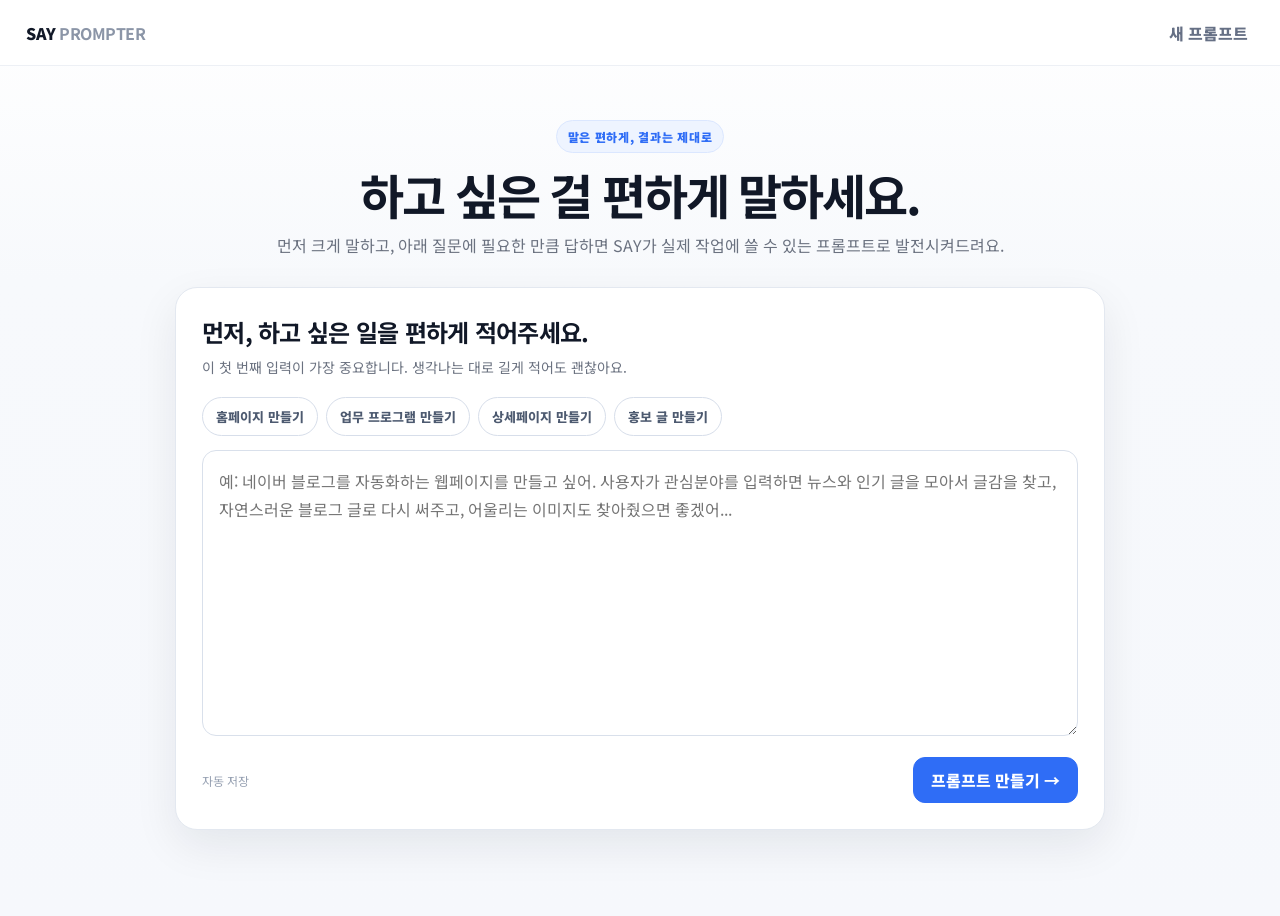
==== commit 5ea9d6c0: "Switch SAY Prompter to stacked guided layout" ====
--- a/say-prompter/index.html
+++ b/say-prompter/index.html
@@ -1,56 +1,67 @@
 <!doctype html>
 <html lang="ko">
 <head>
-<meta charset="utf-8"><meta name="viewport" content="width=device-width,initial-scale=1"><meta name="theme-color" content="#2f6df6">
+<meta charset="utf-8">
+<meta name="viewport" content="width=device-width,initial-scale=1,viewport-fit=cover">
+<meta name="theme-color" content="#2f6df6">
 <title>SAY PROMPTER</title>
-<style>
-:root{--b:#2f6df6;--bs:#eef4ff;--t:#172033;--m:#6b7280;--l:#dfe5ef;--bg:#f6f8fc}*{box-sizing:border-box}body{margin:0;font-family:system-ui,-apple-system,"Noto Sans KR",sans-serif;color:var(--t);background:linear-gradient(#fff,var(--bg))}button,input,textarea{font:inherit}button{cursor:pointer}.hide{display:none!important}.top{height:64px;padding:0 24px;border-bottom:1px solid #edf0f5;background:#fff;display:flex;align-items:center;justify-content:space-between;position:sticky;top:0;z-index:10}.brand{font-weight:900}.brand span{color:#8993a4;font-weight:650}.top button{border:0;background:transparent;color:#64748b;font-weight:700}.wrap{width:min(920px,calc(100% - 28px));margin:auto;padding:54px 0 80px}.hero{text-align:center;margin-bottom:28px}.hero b{font-size:12px;color:var(--b);letter-spacing:.1em}.hero h1{font-size:clamp(34px,5vw,50px);line-height:1.15;letter-spacing:-.045em;margin:8px 0 12px}.hero p{color:var(--m);font-size:16px}.card{background:#fff;border:1px solid var(--l);border-radius:22px;box-shadow:0 18px 55px rgba(30,50,85,.09);padding:28px}.title{margin:0;font-size:25px;letter-spacing:-.03em}.sub{margin:7px 0 0;color:var(--m);line-height:1.6}.grid2{display:grid;grid-template-columns:1fr 1fr;gap:15px;margin-top:20px}.choice,.method{border:1.5px solid #d8e0ec;background:#fff;border-radius:17px;text-align:left;padding:22px;transition:.15s}.choice:hover,.method:hover{border-color:var(--b);background:#fbfdff}.choice strong,.method strong{display:block;font-size:19px}.choice span,.method span{display:block;color:#687386;margin-top:7px;line-height:1.5;font-size:13px}.methods{display:grid;grid-template-columns:repeat(3,1fr);gap:12px;margin-top:20px}.method strong{font-size:16px}.back{border:0;background:transparent;color:#64748b;font-weight:700}.head{display:flex;align-items:flex-start;justify-content:space-between;gap:16px}.progress{height:7px;border-radius:99px;background:#e8edf5;overflow:hidden;margin-bottom:20px}.progress>i{display:block;height:100%;background:var(--b);transition:.2s}.label{display:block;font-weight:800;margin:20px 0 9px}textarea,input[type=text]{width:100%;border:1.5px solid #d7deea;border-radius:14px;outline:none;background:#fff;color:var(--t)}textarea{min-height:190px;padding:16px;line-height:1.7;resize:vertical}input[type=text]{height:48px;padding:0 14px}textarea:focus,input:focus{border-color:var(--b);box-shadow:0 0 0 4px rgba(47,109,246,.09)}.actions{display:flex;justify-content:space-between;align-items:center;gap:10px;margin-top:18px;flex-wrap:wrap}.group{display:flex;gap:9px;flex-wrap:wrap}.btn{min-height:46px;padding:0 17px;border:1px solid #d4dce8;border-radius:12px;background:#fff;color:#344054;font-weight:800}.btn.primary{background:var(--b);border-color:var(--b);color:#fff}.btn.soft{background:var(--bs);border-color:#d8e5ff;color:#2459c8}.qbox{margin-top:18px;border:1px solid #e0e6ef;border-radius:18px;background:#fbfcff;padding:22px}.qnum{font-size:12px;color:var(--b);font-weight:900}.qtext{font-size:22px;font-weight:850;margin:6px 0 13px}.quick{display:flex;gap:8px;flex-wrap:wrap;margin:10px 0}.quick button{border:1px solid #d4ddea;background:#fff;border-radius:999px;padding:9px 13px;font-weight:750;color:#3d4a5f}.quick button:hover,.quick button.on{border-color:var(--b);background:var(--bs);color:var(--b)}.hint{font-size:13px;color:#8691a3}.summary{margin-top:18px;border:1px solid #e1e7f0;border-radius:16px;background:#fbfcff;padding:19px;line-height:1.75}.summary h3{margin:0 0 8px}.summary ul{margin:0;padding-left:20px}.suggest{display:grid;grid-template-columns:1fr 1fr;gap:9px;margin-top:15px}.check{display:flex;gap:9px;border:1px solid #e0e6ef;border-radius:13px;padding:12px}.check input{accent-color:var(--b)}.check strong{display:block;font-size:14px}.check span{display:block;color:#7c8798;font-size:12px;margin-top:3px}.warn{margin-top:14px;padding:13px;border-radius:13px;border:1px solid #f0d394;background:#fff8e8;color:#7a4e00;font-size:13px;line-height:1.6}.upload{margin-top:15px;border:2px dashed #ccd6e5;border-radius:16px;padding:24px;text-align:center;background:#fbfcff}.upload input{display:block;margin:12px auto 0}.thumbs{display:grid;grid-template-columns:repeat(4,1fr);gap:9px;margin-top:12px}.thumb{position:relative;aspect-ratio:1.25;overflow:hidden;border-radius:10px;background:#eef2f7}.thumb img{width:100%;height:100%;object-fit:cover}.thumb button{position:absolute;right:5px;top:5px;border:0;border-radius:50%;background:#1f2937cc;color:#fff;width:26px;height:26px}.levels{display:flex;gap:8px;flex-wrap:wrap;margin:14px 0}.levels button{border:1px solid #d4ddea;background:#fff;border-radius:999px;padding:9px 14px;font-weight:800}.levels button.on{border-color:var(--b);background:var(--bs);color:var(--b)}#result{min-height:520px}.compare{display:grid;grid-template-columns:1fr 1fr;gap:10px;margin-top:14px}.compare>div{border:1px solid #e1e6ee;border-radius:13px;padding:14px}.compare h4{margin:0 0 7px}.compare p{margin:0;color:#667085;font-size:13px;line-height:1.6}.save{font-size:12px;color:#98a2b3}.toast{position:fixed;left:50%;bottom:25px;transform:translateX(-50%);background:#172033;color:white;border-radius:999px;padding:10px 15px;font-size:13px;z-index:50}@media(max-width:720px){.top{padding:0 14px}.wrap{padding-top:38px}.card{padding:19px}.grid2,.methods,.suggest,.compare{grid-template-columns:1fr}.qtext{font-size:20px}.thumbs{grid-template-columns:repeat(2,1fr)}.actions,.group{align-items:stretch}.group{width:100%}.group .btn{flex:1}}
-</style>
-</head><body>
-<header class="top"><div class="brand">SAY <span>PROMPTER</span></div><button id="resetTop">새 프롬프트</button></header>
-<main class="wrap">
-<section class="hero"><b>SAY PROMPTER</b><h1>생각을 말하면,<br>만드는 프롬프트가 됩니다.</h1><p>어려운 개발 용어 없이 편하게 말하세요. SAY가 필요한 질문을 하나씩 하며 실제 작업용 프롬프트로 정리합니다.</p></section>
-<section class="card" id="home"><h2 class="title">어떤 프롬프트를 만들까요?</h2><p class="sub">처음부터 만드는 일과 이미 있는 것을 고치는 일은 질문 방식이 달라요.</p><div class="grid2"><button class="choice" id="create"><strong>＋ 새로 만들기</strong><span>새 프로그램이나 기능을 처음부터 만들고 싶어요.</span></button><button class="choice" id="edit"><strong>✎ 수정하기</strong><span>이미 만든 프로그램을 고치거나 기능을 추가하고 싶어요.</span></button></div></section>
-<section class="card hide" id="method"><div class="head"><div><h2 class="title">어떻게 설명할까요?</h2><p class="sub">편한 방법으로 시작하세요. 질문 방식은 초보자에게 특히 좋아요.</p></div><button class="back" data-go="home">← 뒤로</button></div><div class="methods"><button class="method" data-start="talk"><strong>한 번에 말하기</strong><span>생각나는 대로 길게 적으면 정리합니다.</span></button><button class="method" data-start="questions"><strong>질문에 답하기</strong><span>쉬운 질문을 하나씩 보여드립니다.</span></button><button class="method" data-start="image"><strong>이미지로 설명하기</strong><span>캡처나 참고 이미지와 설명을 함께 사용합니다.</span></button></div></section>
-<section class="card hide" id="talk"><div class="progress"><i style="width:25%"></i></div><div class="head"><div><h2 class="title">만들고 싶은 것을 편하게 적어주세요.</h2><p class="sub">완벽하게 설명하지 않아도 됩니다. 필요한 내용은 뒤에서 질문할게요.</p></div><button class="back" data-go="method">← 뒤로</button></div><label class="label">하고 싶은 일</label><textarea id="talkText" placeholder="예: 가족사진 상세페이지 제작 도구를 만들고 싶어. 사진과 가격을 넣으면 자동으로 만들어지고 모바일에서도 잘 보였으면 좋겠어."></textarea><div class="actions"><span class="save">자동 저장</span><button class="btn primary" id="talkNext">필요한 질문 이어가기 →</button></div></section>
-<section class="card hide" id="image"><div class="progress"><i style="width:25%"></i></div><div class="head"><div><h2 class="title">이미지로 설명해주세요.</h2><p class="sub">화면 캡처, 오류 화면, 메모, 참고 이미지를 여러 장 올릴 수 있어요.</p></div><button class="back" data-go="method">← 뒤로</button></div><div class="upload"><strong>JPG · PNG · WEBP 이미지 선택</strong><input id="images" type="file" accept="image/jpeg,image/png,image/webp" multiple><div class="thumbs" id="thumbs"></div></div><label class="label">이미지를 보면서 원하는 점을 적어주세요.</label><textarea id="imageText" placeholder="예: 이 화면은 참고만 하고, 왼쪽은 미리보기 오른쪽은 설정으로 하고 싶어. 모바일에서도 쉽게 쓰게 해줘."></textarea><div class="actions"><span class="save">이미지 + 설명을 함께 정리합니다</span><button class="btn primary" id="imageNext">필요한 질문 이어가기 →</button></div></section>
-<section class="card hide" id="editStart"><div class="progress"><i style="width:20%"></i></div><div class="head"><div><h2 class="title">무엇을 수정하고 싶어요?</h2><p class="sub">짧게 말해도 됩니다. 현재 잘 되는 기능은 유지하도록 따로 확인할게요.</p></div><button class="back" data-go="home">← 뒤로</button></div><label class="label">수정하고 싶은 내용</label><textarea id="editText" placeholder="예: 왼쪽 입력창을 숨길 수 있게 하고, 미리보기를 더 크게 보고 싶어. 사진 업로드 기능은 그대로 유지해줘."></textarea><div class="upload"><strong>현재 화면이나 오류 캡처가 있으면 추가</strong><input id="editImages" type="file" accept="image/jpeg,image/png,image/webp" multiple><div class="thumbs" id="editThumbs"></div></div><div class="actions"><span></span><button class="btn primary" id="editNext">수정 질문 시작 →</button></div></section>
-<section class="card hide" id="questions"><div class="progress"><i id="qProgress"></i></div><div class="head"><div><h2 class="title" id="qTitle">질문에 답해주세요.</h2><p class="sub">한 번에 하나씩만 물어볼게요. 구체적인 질문은 예/아니요로 빠르게 답할 수 있어요.</p></div></div><div class="qbox"><div class="qnum" id="qNum"></div><div class="qtext" id="qText"></div><div class="quick" id="quick"></div><input type="text" id="qAnswer" placeholder="편하게 적어주세요"><p class="hint" id="qHint"></p></div><div class="actions"><div class="group"><button class="btn" id="qPrev">← 이전</button><button class="btn soft" id="unknown">잘 모르겠어요</button></div><button class="btn primary" id="qNext">다음 →</button></div></section>
-<section class="card hide" id="understand"><div class="progress"><i style="width:70%"></i></div><h2 class="title">제가 이해한 내용은 이렇습니다.</h2><p class="sub">최종 프롬프트를 바로 만들지 않고 먼저 방향이 맞는지 확인합니다.</p><div class="summary" id="understandText"></div><div class="actions"><div class="group"><button class="btn" id="understandEdit">내용 수정</button><button class="btn" id="skipUnderstand">지나가기</button></div><button class="btn primary" id="understandYes">맞아요, 계속하기 →</button></div></section>
-<section class="card hide" id="suggest"><div class="progress"><i style="width:85%"></i></div><h2 class="title">AI 제안</h2><p class="sub">빠지기 쉬운 조건만 제안합니다. 자동으로 넣지 않고, 선택한 것만 최종 프롬프트에 포함합니다.</p><div class="suggest" id="suggestions"></div><div class="warn hide" id="confirmNeeded"></div><div class="actions"><button class="btn" id="noSuggest">제안 없이 만들기</button><button class="btn primary" id="build">선택한 제안 포함해서 만들기 →</button></div></section>
-<section class="card hide" id="final"><div class="progress"><i style="width:100%"></i></div><h2 class="title">실제 작업에 사용할 프롬프트예요.</h2><p class="sub">짧게, 구체적으로, 완성형으로 바꿔볼 수 있고 만든 뒤에도 계속 수정할 수 있어요.</p><div class="levels"><button data-level="short">간단</button><button data-level="detail">구체적</button><button class="on" data-level="full">완성형 개발 프롬프트</button></div><textarea id="result"></textarea><div class="compare"><div><h4>내가 말한 내용</h4><p id="rawCompare"></p></div><div><h4>SAY가 발전시킨 내용</h4><p>목표·입력·결과·기능·동작·유지 규칙·테스트·완료 조건까지 실제 제작에 필요한 수준으로 정리했습니다.</p></div></div><label class="label">내용 수정</label><div class="actions" style="margin-top:0"><input type="text" id="revise" placeholder="예: 모바일을 더 중요하게 / 로그인은 빼줘 / 사진 기능만 더 자세히"><button class="btn" id="applyRevise">반영하기</button></div><div class="actions"><div class="group"><button class="btn" id="copy">전체 복사</button><button class="btn" id="again">다시 만들기</button><button class="btn" id="newPrompt">새 프롬프트</button></div><button class="btn primary" id="gpt">GPT에서 더 구체화하기</button></div><p class="save" id="saved">자동 저장됨</p></section>
-</main><script>
-const $=s=>document.querySelector(s),$$=s=>[...document.querySelectorAll(s)],KEY='say-prompter-original-flow-v2';let st={mode:'',start:'',raw:'',answers:[],editAnswers:[],suggest:[],level:'full',result:'',imgs:0},qi=0,editQ=false;
-const newQs=[
-['무엇을 만들고 싶어요?','예: 홈페이지, 예약 프로그램, 상세페이지 제작기처럼 편하게 적어주세요.'],
-['누가 사용할까요?','예: 사진관 사장님, 50~70대 초보자, 내부 직원 등'],
-['어떤 자료를 넣을까요?','예: 사진, 상품명, 가격, 설명, 엑셀, 링크 등'],
-['어떻게 움직였으면 좋겠어요?','예: 입력하면 미리보기에 바로 반영, 드래그로 순서 변경 등'],
-['어떤 결과가 나오면 좋겠어요?','예: 웹페이지, 다운로드 파일, 공유 링크 등'],
-['꼭 필요한 기능은 무엇인가요?','없으면 “잘 모르겠어요”를 눌러도 됩니다.'],
-['꼭 유지하거나 바뀌면 안 되는 것이 있나요?','있다면 예를 누른 뒤 내용을 적어주세요.',['예, 있어요','아니요']],
-['모바일에서도 사용해야 하나요?','구체적인 조건은 빠르게 예/아니요로 답할 수 있어요.',['예','아니요']],
-['작업하던 내용을 저장해서 나중에 이어서 써야 하나요?','자동저장이 필요한지 확인합니다.',['예','아니요']],
-['완성 결과를 파일이나 링크로 받아야 하나요?','필요한 결과 전달 방식을 확인합니다.',['예','아니요']],
-['외부 서비스나 로그인이 꼭 필요한가요?','예를 누르면 어떤 서비스인지 적어주세요.',['예, 필요해요','아니요']],
-['어디까지 되면 완성인가요?','예: 실제로 열리는 링크까지, 핵심 기능 테스트까지 등']];
-const editQs=[
-['무엇을 바꾸고 싶어요?','수정 목표를 한 번 더 확인합니다.'],
-['현재 잘 작동하고 있어서 꼭 유지해야 하는 것이 있나요?','있으면 예를 누른 뒤 기능을 적어주세요.',['예, 있어요','아니요']],
-['건드리면 안 되는 부분이 있나요?','현재 정상 기능이나 디자인 보호 범위를 정합니다.',['예, 있어요','아니요']],
-['화면만 바꾸나요, 기능도 바꾸나요?','가장 가까운 것을 골라주세요.',['화면만','기능도','둘 다']],
-['기존 데이터와 설정은 그대로 유지해야 하나요?','',['예','아니요']],
-['모바일 화면도 함께 확인해야 하나요?','',['예','아니요']],
-['어떤 결과가 나오면 수정이 성공한 건가요?','예: 원하는 위치로 이동하고 기존 사진 업로드도 정상 작동']];
-const sug=[['자동 저장','닫았다 열어도 이어서 사용'],['모바일 대응','휴대전화에서도 자연스럽게 표시'],['미리보기','입력 결과를 바로 확인'],['다운로드 또는 링크','완성 결과를 전달'],['실행 취소','실수한 변경을 복원'],['오류 안내','쉬운 한국어로 문제 안내'],['삭제 전 확인','되돌리기 어려운 동작 보호'],['드래그앤드롭','사진·파일을 쉽게 추가'],['새로고침 후 복원','작성 중 내용 유지'],['기존 기능 유지 테스트','수정 후 회귀 오류 확인']];
-function show(id){['home','method','talk','image','editStart','questions','understand','suggest','final'].forEach(x=>$('#'+x).classList.toggle('hide','#'+x!==id));scrollTo({top:0,behavior:'smooth'})}function save(){try{localStorage.setItem(KEY,JSON.stringify({...st,result:$('#result')?.value||st.result}))}catch{}$('#saved')&&($('#saved').textContent='자동 저장됨 · '+new Date().toLocaleTimeString('ko-KR',{hour:'2-digit',minute:'2-digit'}))}function load(){try{Object.assign(st,JSON.parse(localStorage.getItem(KEY)||'{}'))}catch{}}function toast(t){const d=document.createElement('div');d.className='toast';d.textContent=t;document.body.appendChild(d);setTimeout(()=>d.remove(),1800)}function esc(s){return String(s).replace(/[&<>"']/g,m=>({'&':'&amp;','<':'&lt;','>':'&gt;','"':'&quot;',"'":'&#39;'}[m]))}
-$('#create').onclick=()=>{st.mode='create';show('#method');save()};$('#edit').onclick=()=>{st.mode='edit';show('#editStart');save()};$$('[data-go]').forEach(b=>b.onclick=()=>show('#'+b.dataset.go));$$('[data-start]').forEach(b=>b.onclick=()=>{st.start=b.dataset.start;if(st.start==='talk')show('#talk');else if(st.start==='image')show('#image');else startQuestions(false)});$('#talkText').oninput=e=>{st.raw=e.target.value;save()};$('#imageText').oninput=e=>{st.raw=e.target.value;save()};$('#editText').oninput=e=>{st.raw=e.target.value;save()};
-function previews(inp,box){inp.onchange=()=>{box.innerHTML='';[...inp.files].forEach(f=>{if(!f.type.startsWith('image/'))return;const d=document.createElement('div');d.className='thumb';const im=document.createElement('img');im.src=URL.createObjectURL(f);d.appendChild(im);box.appendChild(d)});st.imgs=inp.files.length;save()}}previews($('#images'),$('#thumbs'));previews($('#editImages'),$('#editThumbs'));
-$('#talkNext').onclick=()=>{if(!st.raw.trim())return toast('먼저 만들고 싶은 내용을 적어주세요.');startQuestions(false)};$('#imageNext').onclick=()=>{if(!st.raw.trim()&&!$('#images').files.length)return toast('이미지나 설명을 하나 이상 넣어주세요.');startQuestions(false)};$('#editNext').onclick=()=>{if(!st.raw.trim())return toast('수정하고 싶은 내용을 적어주세요.');startQuestions(true)};
-function arr(){return editQ?st.editAnswers:st.answers}function qs(){return editQ?editQs:newQs}function startQuestions(e){editQ=e;qi=0;if(e&&!st.editAnswers)st.editAnswers=[];renderQ();show('#questions')}function renderQ(){const q=qs()[qi],a=arr();$('#qTitle').textContent=editQ?'수정에 필요한 것만 확인할게요.':'몇 가지만 더 알려주세요.';$('#qNum').textContent=`질문 ${qi+1} / ${qs().length}`;$('#qText').textContent=q[0];$('#qHint').textContent=q[1]||'';$('#qAnswer').value=a[qi]||'';$('#quick').innerHTML='';(q[2]||[]).forEach(v=>{const b=document.createElement('button');b.textContent=v;if(a[qi]===v)b.classList.add('on');b.onclick=()=>{if(v.includes('있어요')||v.includes('필요해요')){$('#qAnswer').value=v+' — ';$('#qAnswer').focus()}else{a[qi]=v;nextQ()}};$('#quick').appendChild(b)});$('#qPrev').disabled=qi===0;$('#qProgress').style.width=((qi+1)/qs().length*100)+'%'}$('#qAnswer').oninput=e=>{arr()[qi]=e.target.value;save()};$('#qPrev').onclick=()=>{if(qi>0){qi--;renderQ()}};$('#unknown').onclick=()=>{arr()[qi]='아직 정하지 않았습니다. 가장 안정적이고 쉬운 방법을 제안해주세요.';nextQ()};$('#qNext').onclick=()=>{if(!$('#qAnswer').value.trim())return toast('답하거나 “잘 모르겠어요”를 눌러주세요.');arr()[qi]=$('#qAnswer').value.trim();nextQ()};function nextQ(){save();if(qi<qs().length-1){qi++;renderQ()}else buildUnderstanding()}
-function buildUnderstanding(){const a=arr().filter(Boolean);let msg=st.mode==='edit'?`현재 작업에서 “${esc(st.raw.slice(0,180))}${st.raw.length>180?'…':''}”를 중심으로 수정하고, 현재 정상 작동하는 기능과 관련 없는 부분은 최대한 유지하는 것으로 이해했습니다.`:`“${esc(st.raw.slice(0,200))}${st.raw.length>200?'…':''}”를 중심으로 실제 사용할 수 있는 결과물을 만들고 싶은 것으로 이해했습니다.`;$('#understandText').innerHTML=`<p>${msg}</p>${a.length?'<h3>지금까지 답한 내용</h3><ul>'+a.map(x=>'<li>'+esc(x)+'</li>').join('')+'</ul>':''}`;show('#understand')}$('#understandEdit').onclick=()=>{if(st.mode==='edit')show('#editStart');else if(st.start==='talk')show('#talk');else if(st.start==='image')show('#image');else startQuestions(false)};$('#skipUnderstand').onclick=prepareSuggest;$('#understandYes').onclick=prepareSuggest;
-function prepareSuggest(){$('#suggestions').innerHTML='';sug.forEach(([x,d])=>{const l=document.createElement('label');l.className='check';l.innerHTML=`<input type="checkbox" value="${x}"><div><strong>${x}</strong><span>${d}</span></div>`;const c=l.querySelector('input');c.checked=st.suggest.includes(x);c.onchange=()=>{st.suggest=$$('#suggestions input:checked').map(z=>z.value);save()};$('#suggestions').appendChild(l)});const risky=/결제|개인정보|oauth|api\s*key|로그인|계정|외부 전송|배포|구매|대규모 삭제/i.test(st.raw+' '+arr().join(' '));$('#confirmNeeded').classList.toggle('hide',!risky);$('#confirmNeeded').innerHTML='<strong>확인이 필요한 내용</strong><br>결제·개인정보·외부 전송·계정·로그인·OAuth·API Key·실제 게시·자동 구매·대규모 삭제는 임의로 결정하지 않고 작업 전에 확인하도록 표시합니다.';show('#suggest')}$('#noSuggest').onclick=()=>{st.suggest=[];finish()};$('#build').onclick=()=>{st.suggest=$$('#suggestions input:checked').map(z=>z.value);finish()};
-function bullets(x){return x.filter(Boolean).map(v=>'- '+v).join('\n')}function prompt(level){const a=arr().filter(Boolean),s=st.suggest;if(level==='short')return `아래 요청을 실제 작업에 사용할 수 있도록 정리해서 진행해줘.\n\n${st.raw}\n\n${s.length?'추가 조건:\n'+bullets(s):''}\n\n핵심 의도는 바꾸지 말고 실제 결과물까지 완성해줘.`;let common=`\n\n[추가로 확인한 내용]\n${a.length?bullets(a):'- 없음'}\n\n[선택한 AI 제안]\n${s.length?bullets(s):'- 없음'}`;if(st.mode==='edit')return `현재 작업물을 아래 기준으로 수정해줘.\n\n[수정 목표]\n${st.raw}${common}\n\n[반드시 유지할 원칙]\n- 현재 정상 작동하는 기능은 유지해줘.\n- 이번 요청과 직접 관련 없는 UI·데이터·파일은 불필요하게 변경하지 마.\n- 기존 데이터와 설정은 가능한 한 유지해줘.\n- 수정 전 현재 동작을 확인하고 수정 후 회귀 오류가 없는지 확인해줘.\n- 요청하지 않은 디자인 변경은 하지 마.\n\n[작업 방식]\n- 짧게 말한 내용도 실제 동작 단위로 구체화해줘.\n- 결제·외부 전송·계정/권한·API Key·실제 게시처럼 중요한 결정은 임의로 진행하지 말고 확인해줘.\n- 필요한 테스트만 하고 같은 실패를 반복하지 마.\n\n[완료 조건]\n- 요청한 수정이 실제 화면과 기능에 반영될 것\n- 기존 정상 기능이 깨지지 않을 것\n- 필요한 경우 PC와 모바일 모두 확인할 것\n- 오류가 있으면 원인을 찾아 수정 후 다시 확인할 것`;
-const base=`아래 요구사항을 바탕으로 실제로 사용할 수 있는 결과물을 만들어줘.\n\n[목표]\n${st.raw}${common}\n\n[화면과 핵심 기능]\n- 사용자가 말한 요구를 목표·대상 사용자·입력·결과물·화면 구성·핵심 기능·사용 흐름으로 정리해 구현해줘.\n- 단순히 기능 이름만 나열하지 말고 버튼을 누르면 무엇이 일어나는지까지 구체적으로 만들어줘.\n- 예를 들어 “사진 올리기”가 필요하면 클릭/드래그 업로드, 여러 장 처리, 썸네일, 삭제, 순서 변경, 오류 안내까지 실제 흐름으로 생각해줘.\n\n[사용성]\n- 초보자도 설명서 없이 사용할 수 있게 쉬운 한국어와 큰 버튼, 명확한 단계를 사용해줘.\n- 모바일이 필요한 경우 가로 스크롤 없이 자연스럽게 보이게 해줘.\n- 사용자가 요청하지 않은 회원가입·결제·데이터베이스·관리자·구독제·복잡한 서버를 임의로 추가하지 마.\n\n[안전과 확인]\n- 사소하고 되돌리기 쉬운 선택은 안정적인 기본값으로 결정해줘.\n- 결제, 유료 서비스, 개인정보, 외부 전송, 계정 생성, 로그인 방식, OAuth, API Key, 계정 권한, 실제 게시, 자동 구매, 대규모 삭제는 임의 결정하지 말고 확인해줘.\n\n[테스트와 완료]\n- 화면 목업이나 설명으로 끝내지 말고 실제 사용 가능한 결과물까지 완성해줘.\n- 필요한 핵심 테스트만 진행하고 정상 기능을 이유 없이 반복 테스트하지 마.\n- 오류가 나면 로그와 원인을 확인하고 가장 가능성 높은 수정부터 적용해줘. 같은 실패를 무한 반복하지 마.\n- 핵심 기능과 완료 조건을 충족했을 때만 완료라고 알려줘.`;return level==='detail'?base.replace(/\n\[안전과 확인\][\s\S]*$/,''):base}
-function finish(){st.level='full';st.result=prompt('full');renderFinal();show('#final');save()}function renderFinal(){$$('#final .levels button').forEach(b=>b.classList.toggle('on',b.dataset.level===st.level));$('#result').value=st.result||prompt(st.level);$('#rawCompare').textContent=st.raw||'질문에 답한 내용'}$$('#final .levels button').forEach(b=>b.onclick=()=>{st.level=b.dataset.level;st.result=prompt(st.level);renderFinal();save()});$('#result').oninput=e=>{st.result=e.target.value;save()};$('#applyRevise').onclick=()=>{const v=$('#revise').value.trim();if(!v)return toast('바꾸고 싶은 내용을 적어주세요.');$('#result').value+=`\n\n[추가 수정 요청]\n- ${v}\n- 기존 프롬프트의 나머지 핵심 의도는 유지하고 이 요청과 관련된 부분만 수정해줘.`;st.result=$('#result').value;$('#revise').value='';save();toast('수정 요청을 반영했어요.')};async function copy(t){try{await navigator.clipboard.writeText(t)}catch{const x=document.createElement('textarea');x.value=t;document.body.appendChild(x);x.select();document.execCommand('copy');x.remove()}toast('복사되었습니다.')}$('#copy').onclick=()=>copy($('#result').value);$('#gpt').onclick=()=>copy($('#result').value+`\n\n위 내용을 바탕으로 실제 작업에 바로 사용할 수 있도록 프롬프트를 한 단계 더 구체적으로 다듬어줘. 내 핵심 의도는 바꾸지 말고 빠진 조건이나 애매한 부분만 필요한 범위에서 보완해줘. 먼저 내가 원하는 방향을 짧게 정리하고, 꼭 필요한 질문이 있다면 최대 3개까지만 해줘. 사소한 부분은 가장 안정적이고 사용하기 좋은 방식으로 판단해줘. 더 좋은 방법이 있다면 제안하고, 큰 문제가 없다면 최종 프롬프트까지 완성해줘.`);$('#again').onclick=()=>st.mode==='edit'?show('#editStart'):show('#method');function reset(){if(!confirm('현재 내용을 비우고 새 프롬프트를 시작할까요?'))return;localStorage.removeItem(KEY);location.reload()}$('#newPrompt').onclick=reset;$('#resetTop').onclick=reset;load();if(st.result){renderFinal();show('#final')}else show('#home');
-</script></body></html>+<meta name="description" content="하고 싶은 일을 편하게 말하면 실제 작업에 사용할 수 있는 프롬프트로 정리해주는 SAY PROMPTER">
+<link rel="preconnect" href="https://fonts.googleapis.com">
+<link rel="preconnect" href="https://fonts.gstatic.com" crossorigin>
+<link href="https://fonts.googleapis.com/css2?family=Noto+Sans+KR:wght@400;500;600;700;800&display=swap" rel="stylesheet">
+<link rel="stylesheet" href="stack.css">
+</head>
+<body>
+<header class="topbar"><div class="brand">SAY <span>PROMPTER</span></div><button id="newBtn" type="button">새 프롬프트</button></header>
+<main class="shell">
+<section class="hero"><div class="eyebrow">말은 편하게, 결과는 제대로</div><h1>하고 싶은 걸 편하게 말하세요.</h1><p>먼저 크게 말하고, 아래 질문에 필요한 만큼 답하면 SAY가 실제 작업에 쓸 수 있는 프롬프트로 발전시켜드려요.</p></section>
+
+<section class="card" id="composer">
+<h2>먼저, 하고 싶은 일을 편하게 적어주세요.</h2>
+<p class="sub">이 첫 번째 입력이 가장 중요합니다. 생각나는 대로 길게 적어도 괜찮아요.</p>
+<div class="examples">
+<button class="chip" data-example="우리 사진관 홈페이지를 만들고 싶어요. 촬영 종류와 가격, 사진 여러 장, 오시는 길을 보여주고 모바일에서도 잘 보였으면 좋겠어요.">홈페이지 만들기</button>
+<button class="chip" data-example="고객 예약을 정리하는 프로그램을 만들고 싶어요. 이름, 연락처, 예약 날짜와 시간을 입력하고 오늘 예약을 쉽게 볼 수 있었으면 좋겠어요.">업무 프로그램 만들기</button>
+<button class="chip" data-example="가족사진 상품 상세페이지를 만드는 도구를 만들고 싶어요. 상품명, 가격, 촬영 구성, 설명과 사진을 넣으면 자동으로 만들어지고 모바일에서도 자연스럽게 보였으면 좋겠어요.">상세페이지 만들기</button>
+<button class="chip" data-example="인스타그램에 올릴 홍보 글을 만들고 싶어요. 너무 광고 같지 않고 친근하면서 핵심 혜택은 잘 보였으면 좋겠어요.">홍보 글 만들기</button>
+</div>
+<textarea id="ideaInput" rows="9" placeholder="예: 네이버 블로그를 자동화하는 웹페이지를 만들고 싶어. 사용자가 관심분야를 입력하면 뉴스와 인기 글을 모아서 글감을 찾고, 자연스러운 블로그 글로 다시 써주고, 어울리는 이미지도 찾아줬으면 좋겠어..."></textarea>
+<div class="composer-foot"><span class="draft" id="draftState">자동 저장</span><button class="btn primary" id="makeBtn" type="button">프롬프트 만들기 →</button></div>
+</section>
+
+<section class="card hidden" id="questionSection">
+<div class="section-label">STEP 2 · 프롬프트 구성 방법</div>
+<h2>조금만 더 알려주세요.</h2>
+<p class="sub">질문은 아래에 모두 펼쳐두었어요. 이미 위에서 말한 내용은 다시 적지 않아도 되고, 필요한 것만 답하면 됩니다. 구체적인 질문은 예 / 아니요로 빠르게 답할 수 있어요.</p>
+<div class="question-grid" id="questionGrid"></div>
+<div class="actions"><span class="draft">빈 질문은 넘어가도 됩니다.</span><button class="btn primary" id="summarizeBtn" type="button">답변 반영해서 정리하기 →</button></div>
+</section>
+
+<section class="card hidden" id="principleSection">
+<div class="section-label">STEP 3 · 프롬프트 원칙</div>
+<h2>이 원칙을 함께 넣을게요.</h2>
+<p class="sub">예시처럼 실제 작업이 더 정확하게 진행되도록 기본 원칙을 붙입니다. 원하지 않는 항목은 체크를 끌 수 있어요.</p>
+<div class="principles" id="principleGrid"></div>
+</section>
+
+<section class="card hidden" id="understandSection">
+<div class="section-label">STEP 4 · SAY UNDERSTAND</div>
+<h2>제가 이해한 내용은 이렇습니다.</h2>
+<p class="sub">최종 프롬프트를 만들기 전에, 처음 말한 내용과 질문 답변을 하나로 합쳐 방향을 확인합니다.</p>
+<div class="summary" id="understandBox"></div>
+<div class="actions"><button class="btn" id="editQuestionsBtn" type="button">질문 수정</button><button class="btn primary" id="confirmBtn" type="button">맞아요, 최종 프롬프트 만들기 →</button></div>
+</section>
+
+<section class="card hidden" id="resultSection">
+<div class="section-label">FINAL · GPT에 복사할 프롬프트</div>
+<h2>SAY가 최종 프롬프트를 만들었어요.</h2>
+<p class="sub">여기까지가 SAY의 역할입니다. 이 내용을 복사해서 GPT에 붙여넣으면 최종 작업용 프롬프트로 한 단계 더 발전시킬 수 있어요.</p>
+<textarea id="resultOutput" class="prompt-box" rows="26"></textarea>
+<div class="refine"><label for="refineInput">이어 수정하기</label><div class="refine-row"><input id="refineInput" type="text" placeholder="예: 모바일을 더 중요하게 / 사진 부분만 더 자세히 / 기존 기능 보호를 더 강조"><button class="btn" id="applyRefineBtn" type="button">반영하기</button></div></div>
+<div class="result-actions"><div class="group"><button class="btn" id="copyBtn" type="button">복사하기</button><button class="btn" id="restartBtn" type="button">다시 보기</button></div><button class="btn primary" id="gptBtn" type="button">GPT에서 최종 프롬프트 만들기</button></div>
+<div class="gpt-box"><h3>추천 사용법</h3><p>① SAY에서 생각을 정리 → ② 복사 → ③ ChatGPT에 붙여넣기 → ④ GPT가 실제 작업에 바로 쓸 수 있는 최종 프롬프트로 구체화</p></div>
+</section>
+</main>
+<script src="stack.js"></script>
+</body>
+</html>
--- a/say-prompter/stack.css
+++ b/say-prompter/stack.css
@@ -0,0 +1 @@
+:root{--blue:#2f6df6;--blue2:#245bd0;--soft:#eef4ff;--text:#111827;--muted:#6b7280;--line:#e3e8f0;--bg:#f6f8fc;--white:#fff;--shadow:0 16px 44px rgba(17,24,39,.08)}*{box-sizing:border-box}html{scroll-behavior:smooth}body{margin:0;font-family:"Noto Sans KR",system-ui,-apple-system,sans-serif;background:linear-gradient(#fff,#f7f9fc 280px,#f6f8fc);color:var(--text)}button,input,textarea{font:inherit}button{cursor:pointer}.hidden{display:none!important}.topbar{position:sticky;top:0;z-index:30;height:66px;display:flex;align-items:center;justify-content:space-between;padding:0 26px;background:rgba(255,255,255,.94);border-bottom:1px solid #edf0f5;backdrop-filter:blur(10px)}.brand{font-weight:900;letter-spacing:-.03em}.brand span{color:#8b95a7;font-weight:700}.topbar button{border:0;background:transparent;color:#667085;font-weight:800}.shell{width:min(930px,calc(100% - 28px));margin:auto;padding:54px 0 86px}.hero{text-align:center;margin-bottom:28px}.eyebrow{display:inline-flex;color:var(--blue);background:var(--soft);border:1px solid #dbe7ff;border-radius:999px;padding:7px 11px;font-size:12px;font-weight:900;letter-spacing:.06em}.hero h1{font-size:clamp(34px,5vw,48px);line-height:1.17;letter-spacing:-.045em;margin:13px 0 10px}.hero p{margin:0;color:var(--muted);line-height:1.7}.card{background:var(--white);border:1px solid var(--line);border-radius:22px;box-shadow:var(--shadow);padding:26px;margin-top:18px}.card h2{margin:0;font-size:24px;letter-spacing:-.03em}.sub{margin:7px 0 0;color:var(--muted);font-size:14px;line-height:1.65}.examples{display:flex;gap:8px;flex-wrap:wrap;margin:18px 0 14px}.chip{border:1px solid #d7deea;background:#fff;border-radius:999px;padding:9px 13px;color:#4d5a70;font-size:13px;font-weight:800}.chip:hover{border-color:#aac4ff;background:#fbfdff;color:var(--blue)}textarea,input[type=text]{width:100%;border:1.5px solid #d9e0eb;border-radius:14px;background:#fff;color:var(--text);outline:none}textarea{min-height:220px;padding:16px;resize:vertical;line-height:1.75}input[type=text]{height:46px;padding:0 13px}textarea:focus,input[type=text]:focus{border-color:var(--blue);box-shadow:0 0 0 4px rgba(47,109,246,.08)}.composer-foot,.actions,.result-actions{display:flex;justify-content:space-between;align-items:center;gap:10px;flex-wrap:wrap;margin-top:16px}.draft{font-size:12px;color:#98a2b3}.btn{min-height:46px;padding:0 17px;border-radius:12px;border:1px solid #d4dce8;background:#fff;color:#344054;font-weight:800}.btn.primary{background:var(--blue);border-color:var(--blue);color:#fff}.btn.primary:hover{background:var(--blue2)}.btn.soft{background:var(--soft);border-color:#d8e5ff;color:#2459c8}.section-label{font-size:12px;color:var(--blue);font-weight:900;letter-spacing:.08em;margin-bottom:7px}.question-grid{display:grid;grid-template-columns:1fr 1fr;gap:12px;margin-top:18px}.qcard{border:1px solid #e0e6ef;border-radius:16px;background:#fbfcff;padding:15px}.qcard.wide{grid-column:1/-1}.qnum{font-size:11px;font-weight:900;color:var(--blue);letter-spacing:.06em}.qcard h3{font-size:16px;letter-spacing:-.02em;margin:5px 0 5px}.qexample{font-size:12px;line-height:1.55;color:#8a94a6;margin-bottom:10px}.qexample strong{color:#687386}.qcard textarea{min-height:88px;padding:12px}.quick{display:flex;gap:8px;flex-wrap:wrap}.quick button{border:1px solid #d4ddea;background:#fff;border-radius:999px;padding:8px 12px;color:#4b586d;font-size:13px;font-weight:800}.quick button.on{border-color:#a9c4ff;background:var(--soft);color:var(--blue)}.detail{margin-top:10px}.principles{display:grid;gap:10px;margin-top:17px}.principle{display:flex;gap:12px;align-items:flex-start;border:1px solid #e0e6ef;border-radius:15px;padding:15px;background:#fff}.principle input{width:18px;height:18px;margin-top:3px;accent-color:var(--blue)}.principle strong{display:block;font-size:14px}.principle p{margin:4px 0 0;color:var(--muted);font-size:12px;line-height:1.55}.summary{margin-top:17px;padding:18px;border:1px solid #dce6fb;border-radius:16px;background:#fbfdff;white-space:pre-wrap;line-height:1.78}.summary strong{color:#334155}.prompt-box{min-height:560px;background:#fbfcff;font-size:14px}.refine{margin-top:14px;border:1px solid var(--line);border-radius:15px;padding:14px}.refine label{display:block;font-size:13px;font-weight:800;margin-bottom:8px}.refine-row{display:flex;gap:8px}.refine-row input{flex:1}.group{display:flex;gap:8px;flex-wrap:wrap}.notice{margin-top:12px;padding:11px 13px;border-radius:12px;background:#f8fafc;color:#667085;font-size:12px;line-height:1.6}.final-copy{background:#111827;color:#fff;border-color:#111827}.toast{position:fixed;left:50%;bottom:24px;transform:translateX(-50%);z-index:100;background:#111827;color:#fff;border-radius:999px;padding:10px 15px;font-size:13px}.gpt-box{margin-top:14px;padding:14px;border-radius:14px;border:1px solid #dce8ff;background:#f8fbff}.gpt-box h3{margin:0 0 6px;font-size:15px}.gpt-box p{margin:0;color:#667085;font-size:12px;line-height:1.6}@media(max-width:720px){.topbar{padding:0 14px}.shell{padding-top:38px}.card{padding:18px;border-radius:19px}.question-grid{grid-template-columns:1fr}.qcard.wide{grid-column:auto}.composer-foot,.actions,.result-actions{align-items:stretch}.group{width:100%}.group .btn{flex:1}.refine-row{flex-direction:column}.hero h1{font-size:31px}.prompt-box{min-height:620px}.btn.primary{width:100%}}
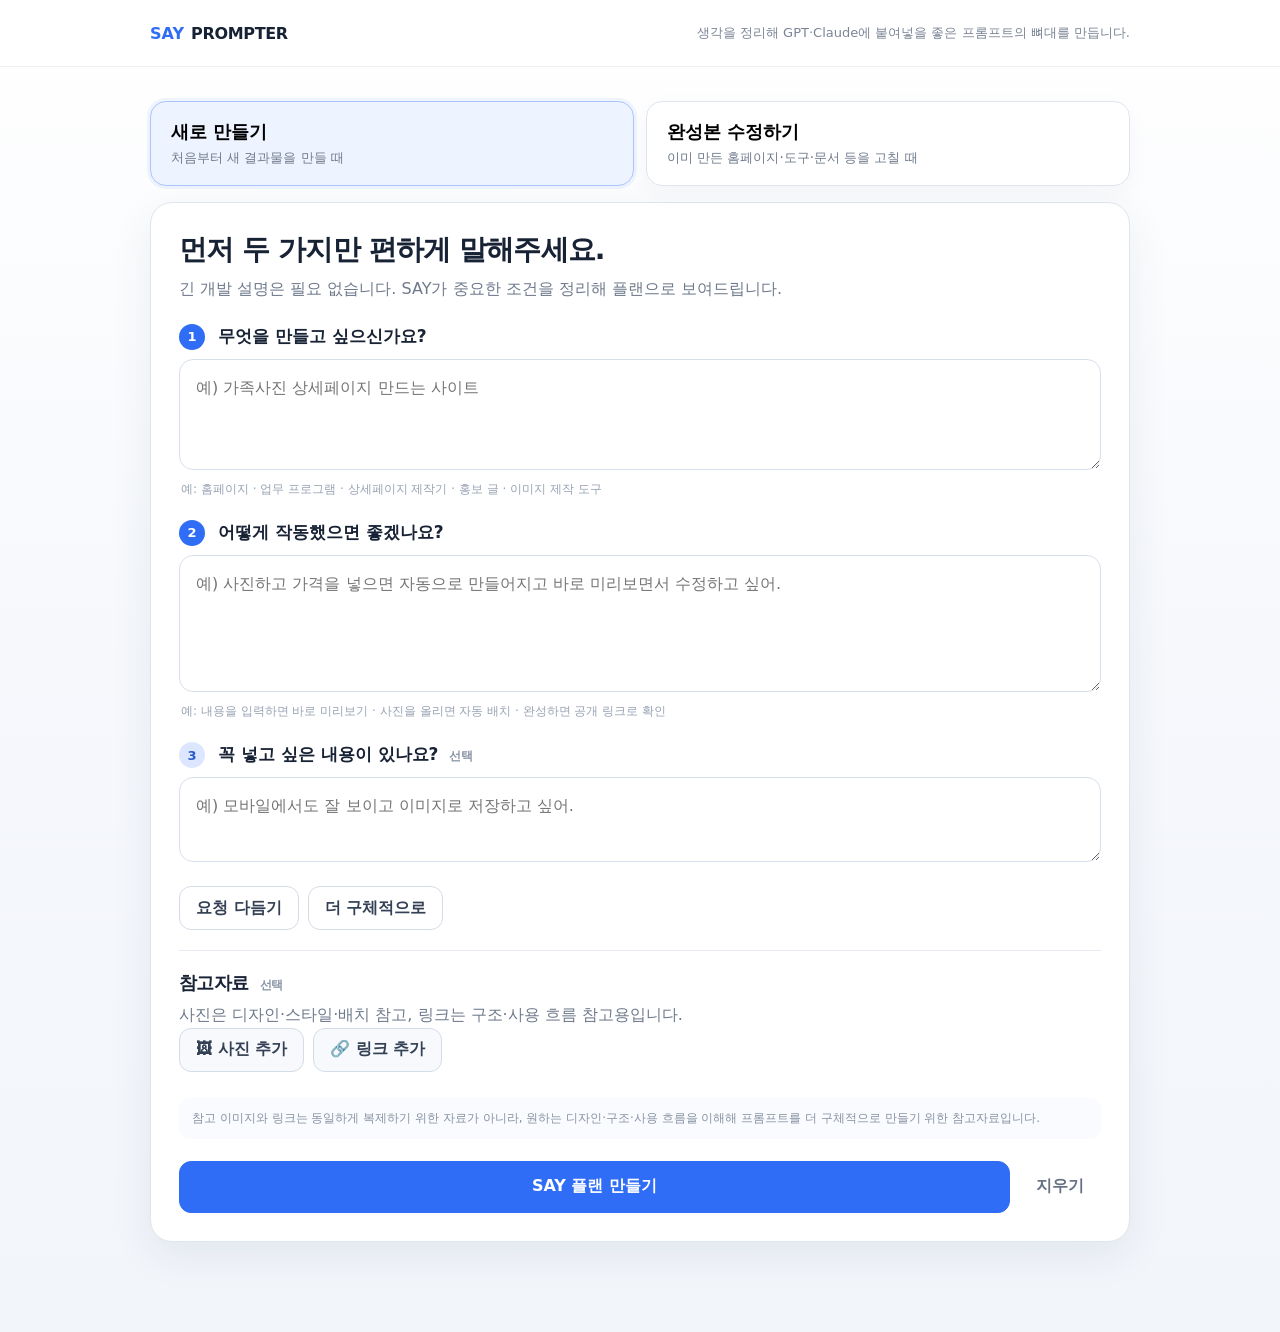
==== commit d82094c2: "Deploy SAY Prompter 5th-plan interface" ====
--- a/say-prompter/index.html
+++ b/say-prompter/index.html
@@ -1,67 +1,152 @@
-<!doctype html>
+<!DOCTYPE html>
 <html lang="ko">
 <head>
-<meta charset="utf-8">
-<meta name="viewport" content="width=device-width,initial-scale=1,viewport-fit=cover">
-<meta name="theme-color" content="#2f6df6">
+<meta charset="UTF-8" />
+<meta name="viewport" content="width=device-width, initial-scale=1" />
 <title>SAY PROMPTER</title>
-<meta name="description" content="하고 싶은 일을 편하게 말하면 실제 작업에 사용할 수 있는 프롬프트로 정리해주는 SAY PROMPTER">
-<link rel="preconnect" href="https://fonts.googleapis.com">
-<link rel="preconnect" href="https://fonts.gstatic.com" crossorigin>
-<link href="https://fonts.googleapis.com/css2?family=Noto+Sans+KR:wght@400;500;600;700;800&display=swap" rel="stylesheet">
-<link rel="stylesheet" href="stack.css">
+<link rel="stylesheet" href="styles.css" />
 </head>
 <body>
-<header class="topbar"><div class="brand">SAY <span>PROMPTER</span></div><button id="newBtn" type="button">새 프롬프트</button></header>
-<main class="shell">
-<section class="hero"><div class="eyebrow">말은 편하게, 결과는 제대로</div><h1>하고 싶은 걸 편하게 말하세요.</h1><p>먼저 크게 말하고, 아래 질문에 필요한 만큼 답하면 SAY가 실제 작업에 쓸 수 있는 프롬프트로 발전시켜드려요.</p></section>
+<header class="topbar">
+  <div class="topbar-inner">
+    <div class="brand"><span class="brand-mark">SAY</span><span class="brand-name">PROMPTER</span></div>
+    <p class="brand-sub">생각을 정리해 GPT·Claude에 붙여넣을 좋은 프롬프트의 뼈대를 만듭니다.</p>
+  </div>
+</header>
 
-<section class="card" id="composer">
-<h2>먼저, 하고 싶은 일을 편하게 적어주세요.</h2>
-<p class="sub">이 첫 번째 입력이 가장 중요합니다. 생각나는 대로 길게 적어도 괜찮아요.</p>
-<div class="examples">
-<button class="chip" data-example="우리 사진관 홈페이지를 만들고 싶어요. 촬영 종류와 가격, 사진 여러 장, 오시는 길을 보여주고 모바일에서도 잘 보였으면 좋겠어요.">홈페이지 만들기</button>
-<button class="chip" data-example="고객 예약을 정리하는 프로그램을 만들고 싶어요. 이름, 연락처, 예약 날짜와 시간을 입력하고 오늘 예약을 쉽게 볼 수 있었으면 좋겠어요.">업무 프로그램 만들기</button>
-<button class="chip" data-example="가족사진 상품 상세페이지를 만드는 도구를 만들고 싶어요. 상품명, 가격, 촬영 구성, 설명과 사진을 넣으면 자동으로 만들어지고 모바일에서도 자연스럽게 보였으면 좋겠어요.">상세페이지 만들기</button>
-<button class="chip" data-example="인스타그램에 올릴 홍보 글을 만들고 싶어요. 너무 광고 같지 않고 친근하면서 핵심 혜택은 잘 보였으면 좋겠어요.">홍보 글 만들기</button>
-</div>
-<textarea id="ideaInput" rows="9" placeholder="예: 네이버 블로그를 자동화하는 웹페이지를 만들고 싶어. 사용자가 관심분야를 입력하면 뉴스와 인기 글을 모아서 글감을 찾고, 자연스러운 블로그 글로 다시 써주고, 어울리는 이미지도 찾아줬으면 좋겠어..."></textarea>
-<div class="composer-foot"><span class="draft" id="draftState">자동 저장</span><button class="btn primary" id="makeBtn" type="button">프롬프트 만들기 →</button></div>
-</section>
+<main class="wrap">
+  <div class="mode-row" id="modeRow" aria-label="작업 방식 선택">
+    <button type="button" class="mode-btn is-on" data-mode="create">
+      <b>새로 만들기</b><small>처음부터 새 결과물을 만들 때</small>
+    </button>
+    <button type="button" class="mode-btn" data-mode="fix">
+      <b>완성본 수정하기</b><small>이미 만든 홈페이지·도구·문서 등을 고칠 때</small>
+    </button>
+  </div>
 
-<section class="card hidden" id="questionSection">
-<div class="section-label">STEP 2 · 프롬프트 구성 방법</div>
-<h2>조금만 더 알려주세요.</h2>
-<p class="sub">질문은 아래에 모두 펼쳐두었어요. 이미 위에서 말한 내용은 다시 적지 않아도 되고, 필요한 것만 답하면 됩니다. 구체적인 질문은 예 / 아니요로 빠르게 답할 수 있어요.</p>
-<div class="question-grid" id="questionGrid"></div>
-<div class="actions"><span class="draft">빈 질문은 넘어가도 됩니다.</span><button class="btn primary" id="summarizeBtn" type="button">답변 반영해서 정리하기 →</button></div>
-</section>
+  <section class="card" id="cardInput">
+    <div id="createFields">
+      <div class="intro-copy">
+        <h1>먼저 두 가지만 편하게 말해주세요.</h1>
+        <p>긴 개발 설명은 필요 없습니다. SAY가 중요한 조건을 정리해 플랜으로 보여드립니다.</p>
+      </div>
+      <div class="field field-main">
+        <label class="field-label" for="qWhat"><span class="qnum">1</span> 무엇을 만들고 싶으신가요?</label>
+        <textarea id="qWhat" class="request-input" rows="3" placeholder="예) 가족사진 상세페이지 만드는 사이트"></textarea>
+        <p class="field-example">예: 홈페이지 · 업무 프로그램 · 상세페이지 제작기 · 홍보 글 · 이미지 제작 도구</p>
+      </div>
+      <div class="field field-main">
+        <label class="field-label" for="qHow"><span class="qnum">2</span> 어떻게 작동했으면 좋겠나요?</label>
+        <textarea id="qHow" class="request-input" rows="4" placeholder="예) 사진하고 가격을 넣으면 자동으로 만들어지고 바로 미리보면서 수정하고 싶어."></textarea>
+        <p class="field-example">예: 내용을 입력하면 바로 미리보기 · 사진을 올리면 자동 배치 · 완성하면 공개 링크로 확인</p>
+      </div>
+      <div class="field field-optional">
+        <label class="field-label" for="qMust"><span class="qnum qnum-soft">3</span> 꼭 넣고 싶은 내용이 있나요? <span class="opt">선택</span></label>
+        <textarea id="qMust" class="request-input" rows="2" placeholder="예) 모바일에서도 잘 보이고 이미지로 저장하고 싶어."></textarea>
+      </div>
+    </div>
 
-<section class="card hidden" id="principleSection">
-<div class="section-label">STEP 3 · 프롬프트 원칙</div>
-<h2>이 원칙을 함께 넣을게요.</h2>
-<p class="sub">예시처럼 실제 작업이 더 정확하게 진행되도록 기본 원칙을 붙입니다. 원하지 않는 항목은 체크를 끌 수 있어요.</p>
-<div class="principles" id="principleGrid"></div>
-</section>
+    <div id="fixFields" hidden>
+      <div class="intro-copy">
+        <h1>완성된 결과에서 바꾸고 싶은 부분만 말해주세요.</h1>
+        <p>전체를 새로 만들지 않고, 요청한 부분만 안전하게 고칠 수 있는 수정 프롬프트를 만듭니다.</p>
+      </div>
+      <div class="field field-main">
+        <label class="field-label" for="fixTarget"><span class="qnum">1</span> 어떤 완성본을 수정하려고 하나요?</label>
+        <textarea id="fixTarget" class="request-input" rows="2" placeholder="예) 현재 운영 중인 사진관 홈페이지"></textarea>
+      </div>
+      <div class="field field-main">
+        <label class="field-label" for="fixChange"><span class="qnum">2</span> 어디를 어떻게 바꾸고 싶나요?</label>
+        <textarea id="fixChange" class="request-input" rows="4" placeholder="예) 모바일에서 상품사진이 너무 커 보여서 한 줄에 두 개씩 보이게 하고 싶어."></textarea>
+      </div>
+      <div class="field field-optional">
+        <label class="field-label" for="fixKeep"><span class="qnum qnum-soft">3</span> 꼭 그대로 유지해야 하는 것이 있나요? <span class="opt">선택</span></label>
+        <textarea id="fixKeep" class="request-input" rows="2" placeholder="예) PC 화면과 기존 사진 업로드 기능은 그대로 유지"></textarea>
+      </div>
+    </div>
 
-<section class="card hidden" id="understandSection">
-<div class="section-label">STEP 4 · SAY UNDERSTAND</div>
-<h2>제가 이해한 내용은 이렇습니다.</h2>
-<p class="sub">최종 프롬프트를 만들기 전에, 처음 말한 내용과 질문 답변을 하나로 합쳐 방향을 확인합니다.</p>
-<div class="summary" id="understandBox"></div>
-<div class="actions"><button class="btn" id="editQuestionsBtn" type="button">질문 수정</button><button class="btn primary" id="confirmBtn" type="button">맞아요, 최종 프롬프트 만들기 →</button></div>
-</section>
+    <div class="refine-row" id="refineRow">
+      <button type="button" class="btn btn-line" id="btnTidy">요청 다듬기</button>
+      <button type="button" class="btn btn-line" id="btnExpand">더 구체적으로</button>
+      <button type="button" class="btn btn-undo" id="btnUndo" hidden>되돌리기</button>
+    </div>
 
-<section class="card hidden" id="resultSection">
-<div class="section-label">FINAL · GPT에 복사할 프롬프트</div>
-<h2>SAY가 최종 프롬프트를 만들었어요.</h2>
-<p class="sub">여기까지가 SAY의 역할입니다. 이 내용을 복사해서 GPT에 붙여넣으면 최종 작업용 프롬프트로 한 단계 더 발전시킬 수 있어요.</p>
-<textarea id="resultOutput" class="prompt-box" rows="26"></textarea>
-<div class="refine"><label for="refineInput">이어 수정하기</label><div class="refine-row"><input id="refineInput" type="text" placeholder="예: 모바일을 더 중요하게 / 사진 부분만 더 자세히 / 기존 기능 보호를 더 강조"><button class="btn" id="applyRefineBtn" type="button">반영하기</button></div></div>
-<div class="result-actions"><div class="group"><button class="btn" id="copyBtn" type="button">복사하기</button><button class="btn" id="restartBtn" type="button">다시 보기</button></div><button class="btn primary" id="gptBtn" type="button">GPT에서 최종 프롬프트 만들기</button></div>
-<div class="gpt-box"><h3>추천 사용법</h3><p>① SAY에서 생각을 정리 → ② 복사 → ③ ChatGPT에 붙여넣기 → ④ GPT가 실제 작업에 바로 쓸 수 있는 최종 프롬프트로 구체화</p></div>
-</section>
+    <section class="detail-panel" id="detailPanel" hidden>
+      <div class="panel-head">
+        <div><h2>필요한 조건을 골라주세요</h2><p>이미 말한 내용은 다시 묻지 않습니다. 필요한 것만 눌러주세요.</p></div>
+      </div>
+      <div class="quick-grid" id="quickGrid">
+        <button type="button" class="quick-card" data-quick="mobile"><span>📱</span><b>모바일에서도 사용</b></button>
+        <button type="button" class="quick-card" data-quick="persist"><span>💾</span><b>작업 저장하고 이어하기</b></button>
+        <button type="button" class="quick-card" data-quick="preview"><span>👀</span><b>입력 내용 바로 미리보기</b></button>
+        <button type="button" class="quick-card" data-quick="multiPhoto"><span>🖼️</span><b>사진·파일 여러 개 사용</b></button>
+        <button type="button" class="quick-card" data-quick="order"><span>↕️</span><b>사진·항목 순서 변경</b></button>
+        <button type="button" class="quick-card" data-quick="publicLink"><span>🔗</span><b>완성된 결과 공개 링크 받기</b></button>
+      </div>
+      <div class="more-questions" id="moreQuestions" hidden>
+        <h3>더 정하면 좋은 내용 <span>선택</span></h3>
+        <div class="q-list" id="qList"></div>
+        <button type="button" class="btn btn-ghost btn-sm" id="btnSkipQuestions">질문은 건너뛰기</button>
+      </div>
+    </section>
+
+    <div class="attach-box">
+      <div class="attach-title-row">
+        <div><h2>참고자료 <span class="opt">선택</span></h2><p>사진은 디자인·스타일·배치 참고, 링크는 구조·사용 흐름 참고용입니다.</p></div>
+      </div>
+      <div class="attach-row">
+        <button type="button" class="btn btn-soft" id="btnPickImage">🖼 사진 추가</button>
+        <button type="button" class="btn btn-soft" id="btnToggleLink">🔗 링크 추가</button>
+        <span class="attach-count" id="attachCount"></span>
+        <input type="file" id="fileInput" accept="image/jpeg,image/png,image/webp" multiple hidden />
+      </div>
+      <div class="thumb-grid" id="thumbGrid"></div>
+      <div class="link-box" id="linkBox" hidden>
+        <div class="link-input-row"><input type="url" id="linkInput" class="text-input" placeholder="https://" /><button type="button" class="btn btn-line" id="btnAddLink">링크 추가</button></div>
+        <p class="link-hint">네이버 등 일부 사이트는 접근 제한으로 내용을 확인하기 어려울 수 있습니다. 이런 경우 필요한 화면을 캡처해 사진으로 추가하면 더 정확하게 참고할 수 있습니다.</p>
+        <div class="link-list" id="linkList"></div>
+      </div>
+      <p class="reference-note">참고 이미지와 링크는 동일하게 복제하기 위한 자료가 아니라, 원하는 디자인·구조·사용 흐름을 이해해 프롬프트를 더 구체적으로 만들기 위한 참고자료입니다.</p>
+    </div>
+
+    <div class="submit-row"><button type="button" class="btn btn-primary btn-lg" id="btnPlan">SAY 플랜 만들기</button><button type="button" class="btn btn-ghost" id="btnClear">지우기</button></div>
+  </section>
+
+  <section class="card card-plan" id="cardPlan" hidden>
+    <div class="plan-head"><div><span class="eyebrow">SAY PLAN</span><h2>SAY가 정리한 플랜</h2><p>사용자의 말을 크게 바꾸지 않고, 제작에 필요한 수준으로만 정리했습니다. 이 자리에서 직접 고칠 수 있습니다.</p></div><span class="editable-badge">직접 수정 가능</span></div>
+
+    <div id="createPlanBox"><textarea id="planText" class="plan-text" rows="12" spellcheck="false"></textarea></div>
+    <div id="fixPlanBox" hidden>
+      <div class="fix-plan-grid">
+        <div class="fix-plan-item"><label for="planChange">바꿀 것</label><textarea id="planChange" rows="4"></textarea></div>
+        <div class="fix-plan-item"><label for="planKeep">그대로 둘 것</label><textarea id="planKeep" rows="4"></textarea></div>
+        <div class="fix-plan-item"><label for="planCheck">작업 후 확인할 것</label><textarea id="planCheck" rows="4"></textarea></div>
+      </div>
+    </div>
+
+    <div class="plan-actions"><button type="button" class="btn btn-undo" id="btnPlanUndo" hidden>이전 플랜으로 되돌리기</button><button type="button" class="btn btn-primary" id="btnPrompt">프롬프트 만들기</button></div>
+  </section>
+
+  <section class="card" id="cardResult" hidden>
+    <div class="result-head"><div><span class="eyebrow">SAY RESULT</span><h2 class="card-title">완성된 프롬프트</h2><p class="card-help">GPT나 Claude에 바로 붙여넣을 수 있는 기본 프롬프트입니다. 결과창도 직접 수정할 수 있습니다.</p></div>
+      <div class="len-row" id="lenRow"><button type="button" class="len-btn" data-len="short">짧게</button><button type="button" class="len-btn is-on" data-len="normal">기본</button><button type="button" class="len-btn" data-len="precise">정밀하게</button></div>
+    </div>
+    <textarea class="result-textarea" id="resultText" rows="16" spellcheck="false"></textarea>
+    <div class="result-actions"><button type="button" class="btn btn-primary" id="btnCopy">복사</button><button type="button" class="btn btn-line" id="btnCopyRefine">더 정교하게 복사</button><button type="button" class="btn btn-line" id="btnSaveTxt">TXT 저장</button><button type="button" class="btn btn-ghost" id="btnRemake">다시 만들기</button></div>
+    <p class="result-hint">더 구체적인 프롬프트가 필요하다면 '더 정교하게 복사' 후 ChatGPT나 Claude에 붙여넣어 한 번 더 보완할 수 있습니다.</p>
+  </section>
 </main>
-<script src="stack.js"></script>
+<div class="toast" id="toast" hidden></div>
+
+<script src="bundle1.js"></script>
+<script src="intent.js"></script>
+<script src="questions.js"></script>
+<script src="refine.js"></script>
+<script src="imageAttach.js"></script>
+<script src="linkAttach.js"></script>
+<script src="plan.js"></script>
+<script src="prompt.js"></script>
+<script src="result.js"></script>
+<script src="app.js"></script>
 </body>
-</html>+</html>
--- a/say-prompter/styles.css
+++ b/say-prompter/styles.css
@@ -0,0 +1 @@
+:root{--bg:#f5f7fb;--card:#fff;--text:#182235;--muted:#6f7a8c;--line:#dfe5ef;--blue:#2f6df6;--blue-soft:#eef4ff;--shadow:0 14px 42px rgba(37,58,92,.08)}*{box-sizing:border-box}html{scroll-behavior:smooth}body{margin:0;background:linear-gradient(#fff 0,#f6f8fc 48%,#f2f5fa 100%);color:var(--text);font-family:system-ui,-apple-system,"Noto Sans KR",sans-serif}button,textarea,input,select{font:inherit}button{cursor:pointer}textarea,input,select{color:var(--text)}[hidden]{display:none!important}.topbar{position:sticky;top:0;z-index:20;background:rgba(255,255,255,.94);backdrop-filter:blur(10px);border-bottom:1px solid #edf1f6}.topbar-inner{width:min(980px,calc(100% - 28px));margin:auto;min-height:66px;display:flex;align-items:center;justify-content:space-between;gap:16px}.brand{display:flex;gap:7px;align-items:baseline;font-weight:900}.brand-mark{color:var(--blue)}.brand-name{letter-spacing:-.02em}.brand-sub{margin:0;color:#7a8495;font-size:13px}.wrap{width:min(980px,calc(100% - 28px));margin:34px auto 90px}.mode-row{display:grid;grid-template-columns:1fr 1fr;gap:12px;margin-bottom:16px}.mode-btn{border:1px solid var(--line);background:#fff;border-radius:16px;padding:18px 20px;text-align:left;box-shadow:0 8px 24px rgba(34,56,90,.04)}.mode-btn b{display:block;font-size:18px}.mode-btn small{display:block;margin-top:5px;color:var(--muted)}.mode-btn.is-on{border-color:#a9c4ff;background:var(--blue-soft);box-shadow:0 0 0 3px rgba(47,109,246,.07)}.card{background:var(--card);border:1px solid var(--line);border-radius:22px;box-shadow:var(--shadow);padding:28px;margin-top:16px}.intro-copy h1,.card h2{margin:0;letter-spacing:-.03em}.intro-copy h1{font-size:28px}.intro-copy p,.card-help,.plan-head p,.panel-head p,.attach-title-row p{margin:7px 0 0;color:var(--muted);line-height:1.6}.field{margin-top:22px}.field-label{display:block;font-size:17px;font-weight:850;margin-bottom:9px}.qnum{display:inline-grid;place-items:center;width:26px;height:26px;margin-right:7px;border-radius:50%;background:var(--blue);color:#fff;font-size:13px}.qnum-soft{background:#dce7ff;color:#2b5dca}.opt{font-size:12px;font-weight:700;color:#8a95a7;margin-left:5px}.request-input,.plan-text,.fix-plan-item textarea,.result-textarea,.q-input,.text-input{width:100%;border:1.5px solid #d7dfeb;border-radius:14px;background:#fff;outline:none}.request-input{padding:15px 16px;line-height:1.65;resize:vertical;min-height:84px}.field-main .request-input{font-size:16px}.request-input:focus,.plan-text:focus,.fix-plan-item textarea:focus,.result-textarea:focus,.q-input:focus,.text-input:focus{border-color:var(--blue);box-shadow:0 0 0 4px rgba(47,109,246,.08)}.field-example{margin:7px 2px 0;color:#98a2b3;font-size:12px}.refine-row,.attach-row,.submit-row,.result-actions,.plan-actions{display:flex;gap:9px;flex-wrap:wrap;align-items:center}.refine-row{margin-top:20px}.btn{min-height:44px;padding:0 16px;border:1px solid #d4dce8;border-radius:12px;background:#fff;color:#344054;font-weight:800}.btn:hover{transform:translateY(-1px)}.btn-primary{background:var(--blue);border-color:var(--blue);color:#fff}.btn-line{background:#fff}.btn-soft{background:#f7f9fd}.btn-ghost{border-color:transparent;background:transparent;color:#667085}.btn-undo{background:#fff8e8;border-color:#efd59a;color:#7a5200}.btn-lg{min-height:52px;padding:0 24px;font-size:16px}.btn-sm{min-height:38px;padding:0 13px;font-size:13px}.detail-panel{margin-top:18px;padding:20px;border:1px solid #dfe6f1;border-radius:18px;background:#fbfcff}.panel-head h2,.attach-title-row h2{font-size:18px}.quick-grid{display:grid;grid-template-columns:repeat(3,1fr);gap:10px;margin-top:16px}.quick-card{min-height:86px;border:1px solid #d8e0ec;border-radius:15px;background:#fff;padding:14px;text-align:left}.quick-card span{display:block;font-size:22px;margin-bottom:8px}.quick-card b{font-size:14px}.quick-card.is-on{border-color:#93b5ff;background:var(--blue-soft);box-shadow:0 0 0 3px rgba(47,109,246,.07);color:#2457c6}.more-questions{margin-top:20px;padding-top:18px;border-top:1px solid #e6ebf2}.more-questions h3{margin:0 0 10px;font-size:16px}.more-questions h3 span{font-size:12px;color:#8c96a7}.q-list{display:grid;gap:10px}.q-item{border:1px solid #e0e6ef;border-radius:14px;padding:14px;background:#fff}.q-text{font-weight:800;margin-bottom:8px}.q-chips{display:flex;gap:7px;margin-bottom:8px}.q-chip{border:1px solid #d3ddea;background:#fff;border-radius:999px;padding:7px 12px;font-weight:750}.q-chip.is-on{background:var(--blue-soft);border-color:#a9c4ff;color:var(--blue)}.q-input{height:44px;padding:0 12px}.attach-box{margin-top:20px;border-top:1px solid #e7ebf1;padding-top:20px}.attach-title-row{display:flex;justify-content:space-between;gap:12px}.attach-count{color:#7e8999;font-size:13px}.thumb-grid{display:grid;grid-template-columns:repeat(2,1fr);gap:12px;margin-top:12px}.thumb{border:1px solid #e0e6ef;border-radius:15px;overflow:hidden;background:#fff}.thumb>img{width:100%;aspect-ratio:16/10;object-fit:cover;display:block;background:#eef2f7}.thumb-body{padding:12px}.thumb-name{font-size:13px;font-weight:850}.thumb-role,.thumb-memo{width:100%;margin-top:8px;border:1px solid #d8e0eb;border-radius:10px;background:#fff}.thumb-role{height:38px;padding:0 9px}.thumb-memo{height:42px;padding:0 10px}.thumb-guide{font-size:11px;color:#8c96a7;margin-top:7px;line-height:1.5}.thumb-del,.link-del{border:0;background:transparent;color:#b54747;font-weight:800;padding:7px 0}.link-box{margin-top:12px}.link-input-row{display:flex;gap:8px}.text-input{height:44px;padding:0 12px}.link-hint,.reference-note{font-size:12px;color:#8792a3;line-height:1.6}.reference-note{margin:14px 0 0;padding:11px 13px;background:#fafbfe;border-radius:11px}.link-list{display:grid;gap:10px;margin-top:10px}.link-item{border:1px solid #e0e6ef;border-radius:13px;padding:12px;background:#fff}.link-head{display:flex;align-items:center;gap:8px;flex-wrap:wrap}.link-idx{font-weight:850;font-size:13px}.link-url{min-width:0;flex:1;color:#2b5dcc;font-size:12px;overflow:hidden;text-overflow:ellipsis;white-space:nowrap}.link-badge{font-size:11px;color:#8a94a4}.link-got{font-size:12px;color:#687386;margin-top:7px}.link-memo{width:100%;height:42px;margin-top:8px;border:1px solid #d7dfeb;border-radius:10px;padding:0 10px}.submit-row{justify-content:space-between;margin-top:22px}.submit-row .btn-primary{flex:1}.card-plan{border-color:#cfdcff}.plan-head{display:flex;justify-content:space-between;gap:16px;align-items:flex-start}.eyebrow{display:block;color:var(--blue);font-size:11px;font-weight:900;letter-spacing:.09em;margin-bottom:6px}.editable-badge{white-space:nowrap;background:#f1f5ff;color:#3b64c3;border-radius:999px;padding:7px 10px;font-size:12px;font-weight:800}.plan-text,.result-textarea{margin-top:18px;padding:16px;line-height:1.75;resize:vertical}.plan-text{min-height:260px}.fix-plan-grid{display:grid;grid-template-columns:repeat(3,1fr);gap:10px;margin-top:18px}.fix-plan-item{border:1px solid #e0e6ef;border-radius:14px;padding:13px;background:#fbfcff}.fix-plan-item label{display:block;font-weight:900;margin-bottom:8px}.fix-plan-item textarea{padding:10px;line-height:1.6;resize:vertical;min-height:130px}.plan-actions{justify-content:space-between;margin-top:14px}.plan-actions .btn-primary{margin-left:auto}.result-head{display:flex;justify-content:space-between;gap:16px;align-items:flex-start}.len-row{display:flex;gap:6px;flex-wrap:wrap}.len-btn{border:1px solid #d4ddea;background:#fff;border-radius:999px;padding:8px 12px;font-weight:800}.len-btn.is-on{background:var(--blue-soft);border-color:#b9ceff;color:var(--blue)}.result-textarea{min-height:380px;font-family:inherit}.result-actions{margin-top:14px}.result-hint{margin:12px 0 0;color:#8b95a5;font-size:12px;line-height:1.6}.toast{position:fixed;left:50%;bottom:24px;transform:translateX(-50%);background:#182235;color:#fff;padding:11px 16px;border-radius:999px;z-index:50;font-size:13px;box-shadow:0 8px 30px rgba(0,0,0,.18)}@media(max-width:760px){.topbar-inner{min-height:60px}.brand-sub{display:none}.wrap{margin-top:22px}.mode-row{grid-template-columns:1fr}.card{padding:19px;border-radius:18px}.intro-copy h1{font-size:24px}.quick-grid{grid-template-columns:repeat(2,1fr)}.thumb-grid{grid-template-columns:1fr}.fix-plan-grid{grid-template-columns:1fr}.result-head,.plan-head{display:block}.len-row{margin-top:12px}.editable-badge{display:inline-block;margin-top:10px}.link-input-row{flex-direction:column}.submit-row,.result-actions,.plan-actions{align-items:stretch}.submit-row .btn,.result-actions .btn,.plan-actions .btn{flex:1}.plan-actions .btn-primary{margin-left:0}.btn{min-height:46px}}@media(max-width:430px){.quick-grid{grid-template-columns:1fr 1fr}.quick-card{min-height:82px;padding:12px}.quick-card b{font-size:13px}.mode-btn{padding:15px}.wrap{width:min(100% - 18px,980px)}}
